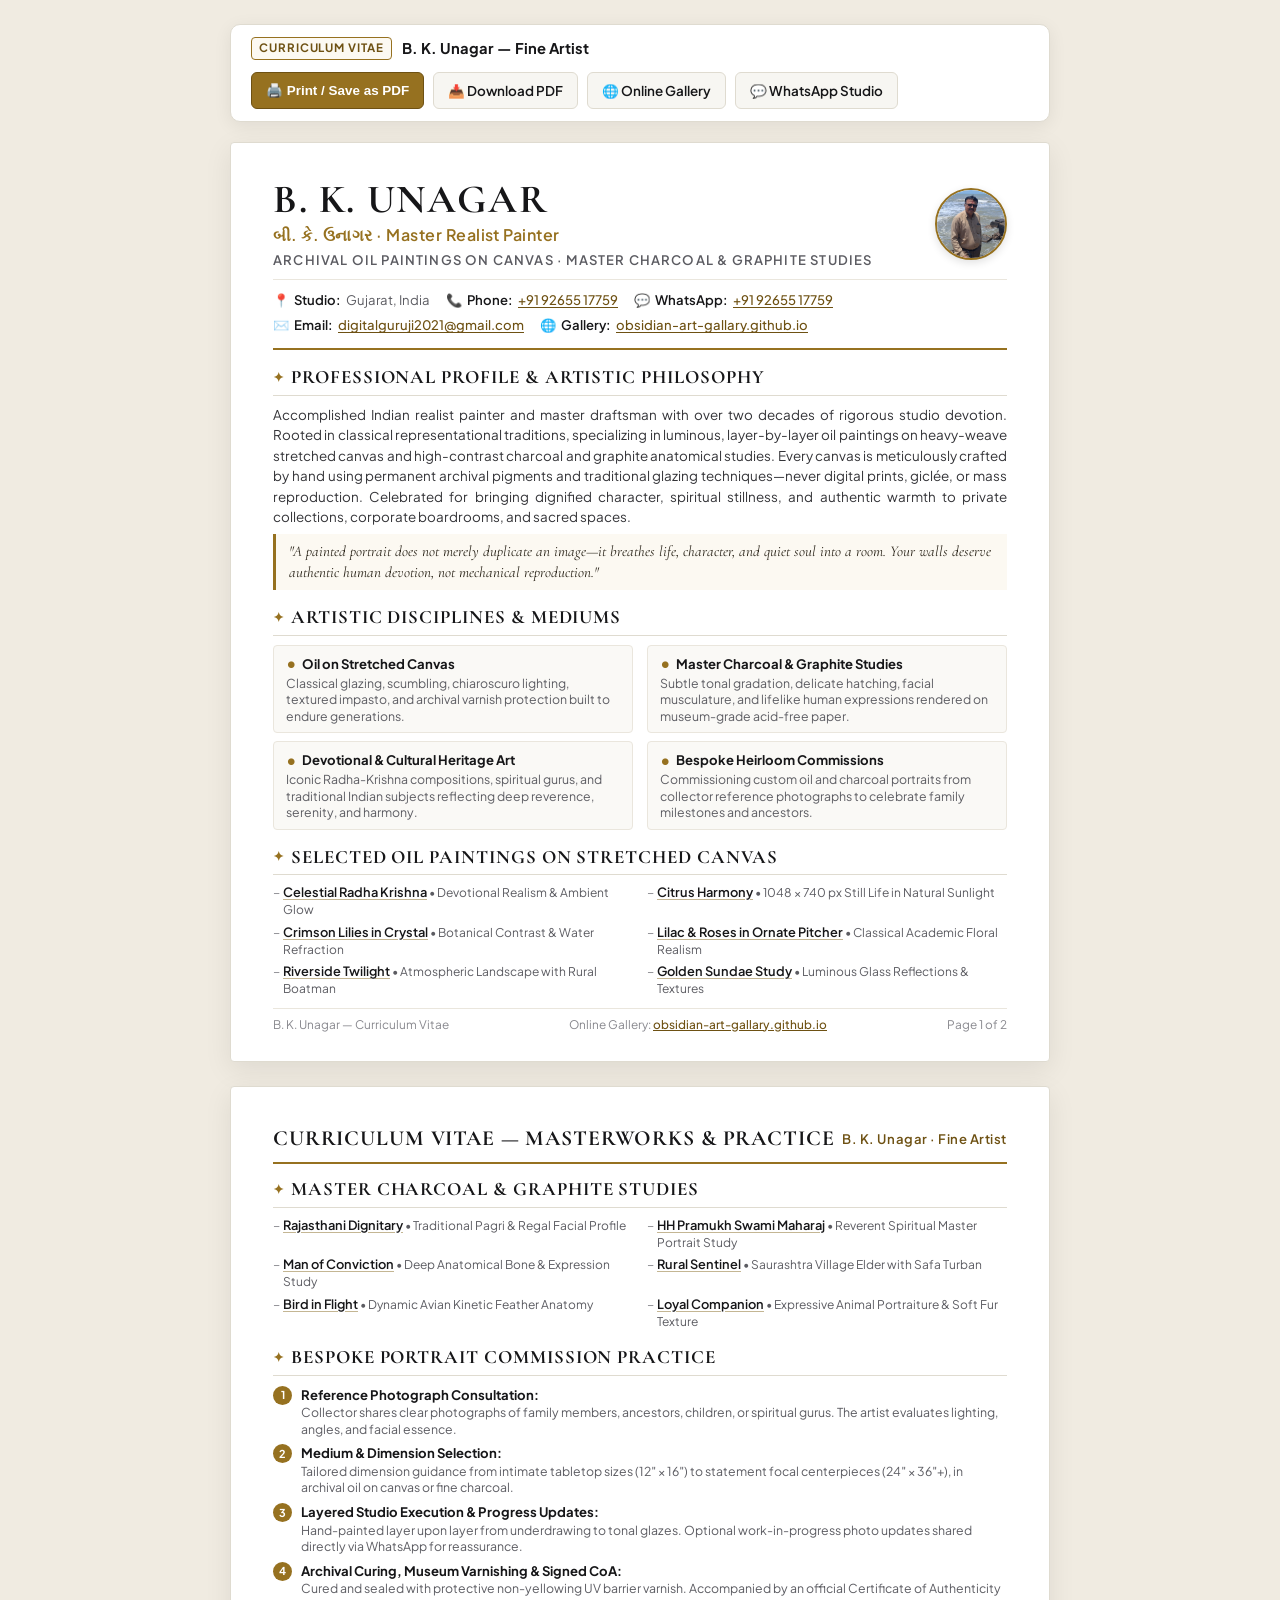
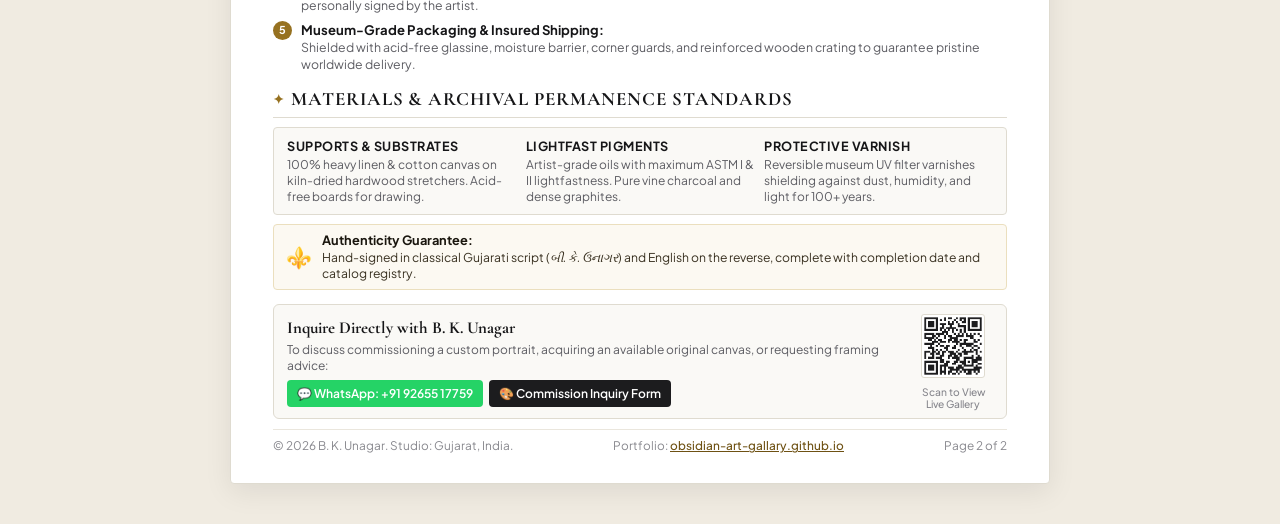
==== resume.html @ 020d3f73 "Add professional 2-page clickable printable Artist Resume/CV for B. K. Unagar with PDF export" ====
<!DOCTYPE html>
<html lang="en">
<head>
  <meta charset="UTF-8" />
  <meta name="viewport" content="width=device-width, initial-scale=1.0" />
  <title>B. K. Unagar — Fine Artist Curriculum Vitae</title>
  
  <meta name="description" content="Professional Curriculum Vitae & Portfolio of B. K. Unagar. Master realist painter specializing in archival oil paintings on stretched canvas and fine charcoal drawings." />
  <meta name="author" content="B. K. Unagar" />
  <meta name="robots" content="index, follow" />

  <!-- Google Fonts: Cormorant Garamond & Plus Jakarta Sans -->
  <link rel="preconnect" href="https://fonts.googleapis.com" />
  <link rel="preconnect" href="https://fonts.gstatic.com" crossorigin />
  <link href="https://fonts.googleapis.com/css2?family=Cormorant+Garamond:ital,wght@0,500;0,600;0,700;1,400;1,600&family=Plus+Jakarta+Sans:wght@300;400;500;600;700&display=swap" rel="stylesheet" />

  <style>
    /* ==========================================================================
       DESIGN SYSTEM & COLOR PALETTE
       ========================================================================== */
    :root {
      --bg-page: #f0ebe1;
      --bg-sheet: #ffffff;
      --text-main: #161618;
      --text-body: #343438;
      --text-muted: #5c5c62;
      --text-light: #88888e;
      --accent-gold: #967120;
      --accent-gold-dark: #6e5113;
      --accent-gold-bg: #fcf9f2;
      --border-main: #dfdbd0;
      --border-light: #eae6dd;
      --font-serif: "Cormorant Garamond", Georgia, serif;
      --font-sans: "Plus Jakarta Sans", -apple-system, BlinkMacSystemFont, "Segoe UI", Roboto, sans-serif;
    }

    * {
      box-sizing: border-box;
      margin: 0;
      padding: 0;
    }

    body {
      background-color: var(--bg-page);
      font-family: var(--font-sans);
      color: var(--text-body);
      line-height: 1.45;
      -webkit-font-smoothing: antialiased;
      padding: 24px 15px 40px 15px;
    }

    /* Screen Action Bar */
    .screen-toolbar {
      max-width: 820px;
      margin: 0 auto 20px auto;
      display: flex;
      justify-content: space-between;
      align-items: center;
      flex-wrap: wrap;
      gap: 12px;
      padding: 12px 20px;
      background: #ffffff;
      border-radius: 10px;
      box-shadow: 0 4px 18px rgba(0, 0, 0, 0.07);
      border: 1px solid var(--border-main);
    }

    .toolbar-info {
      display: flex;
      align-items: center;
      gap: 10px;
    }

    .toolbar-badge {
      background: var(--accent-gold-bg);
      color: var(--accent-gold-dark);
      border: 1px solid var(--accent-gold);
      font-size: 0.72rem;
      font-weight: 700;
      text-transform: uppercase;
      letter-spacing: 0.08em;
      padding: 2px 7px;
      border-radius: 4px;
    }

    .toolbar-title {
      font-size: 0.92rem;
      font-weight: 700;
      color: var(--text-main);
    }

    .toolbar-actions {
      display: flex;
      gap: 9px;
      flex-wrap: wrap;
    }

    .btn-action {
      display: inline-flex;
      align-items: center;
      gap: 6px;
      padding: 8px 14px;
      font-size: 0.84rem;
      font-weight: 600;
      border-radius: 6px;
      text-decoration: none;
      transition: all 0.2s ease;
      cursor: pointer;
      border: 1px solid transparent;
    }

    .btn-primary {
      background: var(--accent-gold);
      color: #ffffff;
      border-color: var(--accent-gold-dark);
    }

    .btn-primary:hover {
      background: var(--accent-gold-dark);
    }

    .btn-secondary {
      background: #f7f6f2;
      color: var(--text-main);
      border-color: var(--border-main);
    }

    .btn-secondary:hover {
      background: #ebe7de;
      color: var(--accent-gold-dark);
    }

    /* Document Sheet Wrapper */
    .document-container {
      max-width: 820px;
      margin: 0 auto;
      display: flex;
      flex-direction: column;
      gap: 24px;
    }

    /* Each Page Sheet */
    .cv-page {
      background: var(--bg-sheet);
      padding: 36px 42px 28px 42px;
      box-shadow: 0 8px 28px rgba(0, 0, 0, 0.08);
      border-radius: 4px;
      border: 1px solid var(--border-main);
      position: relative;
      display: flex;
      flex-direction: column;
      justify-content: space-between;
      box-sizing: border-box;
    }

    .page-content {
      flex: 1;
    }

    /* ==========================================================================
       HEADER & IDENTITY (PAGE 1)
       ========================================================================== */
    .cv-header {
      border-bottom: 2px solid var(--accent-gold);
      padding-bottom: 14px;
      margin-bottom: 14px;
    }

    .header-layout {
      display: flex;
      justify-content: space-between;
      align-items: center;
      gap: 16px;
    }

    .header-identity {
      flex: 1;
    }

    .artist-name {
      font-family: var(--font-serif);
      font-size: 2.5rem;
      font-weight: 700;
      letter-spacing: 0.04em;
      line-height: 1;
      color: var(--text-main);
      text-transform: uppercase;
    }

    .artist-signature-tag {
      font-size: 1rem;
      color: var(--accent-gold);
      font-weight: 600;
      margin-top: 4px;
      letter-spacing: 0.03em;
    }

    .artist-title {
      font-size: 0.82rem;
      font-weight: 600;
      text-transform: uppercase;
      letter-spacing: 0.09em;
      color: var(--text-muted);
      margin-top: 4px;
    }

    .artist-badge-img {
      width: 72px;
      height: 72px;
      border-radius: 50%;
      object-fit: cover;
      object-position: 48% 18%;
      border: 2px solid var(--accent-gold);
      box-shadow: 0 3px 8px rgba(0, 0, 0, 0.12);
      flex-shrink: 0;
    }

    .contact-grid {
      display: flex;
      flex-wrap: wrap;
      gap: 6px 16px;
      margin-top: 10px;
      padding-top: 10px;
      border-top: 1px solid var(--border-light);
      font-size: 0.82rem;
    }

    .contact-item {
      display: inline-flex;
      align-items: center;
      gap: 5px;
      color: var(--text-muted);
    }

    .contact-item strong {
      color: var(--text-main);
      font-weight: 600;
    }

    .contact-item a {
      color: var(--accent-gold-dark);
      text-decoration: underline;
      text-decoration-thickness: 1px;
      text-underline-offset: 2px;
      font-weight: 500;
    }

    /* ==========================================================================
       SECTION COMMON STYLES
       ========================================================================== */
    .cv-section {
      margin-bottom: 14px;
    }

    .cv-section:last-child {
      margin-bottom: 0;
    }

    .section-title {
      font-family: var(--font-serif);
      font-size: 1.18rem;
      font-weight: 700;
      letter-spacing: 0.05em;
      color: var(--text-main);
      text-transform: uppercase;
      border-bottom: 1px solid var(--border-main);
      padding-bottom: 3px;
      margin-bottom: 9px;
      display: flex;
      align-items: center;
      gap: 6px;
    }

    .section-title::before {
      content: "✦";
      color: var(--accent-gold);
      font-size: 0.8rem;
    }

    .profile-paragraph {
      font-size: 0.84rem;
      color: var(--text-body);
      line-height: 1.52;
      text-align: justify;
    }

    .quote-box {
      margin-top: 7px;
      padding: 7px 13px;
      background: var(--accent-gold-bg);
      border-left: 3px solid var(--accent-gold);
      font-family: var(--font-serif);
      font-size: 0.94rem;
      font-style: italic;
      color: #2b251a;
      line-height: 1.4;
    }

    /* 4-Card Mediums Grid */
    .disciplines-grid {
      display: grid;
      grid-template-columns: 1fr 1fr;
      gap: 8px 14px;
    }

    .discipline-card {
      background: #faf9f6;
      border: 1px solid var(--border-light);
      border-radius: 4px;
      padding: 8px 12px;
    }

    .discipline-title {
      font-size: 0.82rem;
      font-weight: 700;
      color: var(--text-main);
      margin-bottom: 2px;
      display: flex;
      align-items: center;
      gap: 5px;
    }

    .discipline-title::before {
      content: "•";
      color: var(--accent-gold);
      font-size: 1rem;
      line-height: 1;
    }

    .discipline-desc {
      font-size: 0.77rem;
      color: var(--text-muted);
      line-height: 1.34;
    }

    /* Selected Works Grid */
    .works-list {
      list-style: none;
      display: grid;
      grid-template-columns: 1fr 1fr;
      gap: 5px 14px;
    }

    .work-item {
      font-size: 0.80rem;
      line-height: 1.35;
      padding-left: 10px;
      position: relative;
    }

    .work-item::before {
      content: "–";
      position: absolute;
      left: 0;
      color: var(--text-light);
    }

    .work-link {
      color: var(--text-main);
      font-weight: 600;
      text-decoration: underline;
      text-decoration-color: #c4b693;
      text-underline-offset: 2px;
    }

    .work-link:hover {
      color: var(--accent-gold-dark);
      text-decoration-color: var(--accent-gold-dark);
    }

    .work-desc {
      color: var(--text-muted);
      font-size: 0.75rem;
    }

    /* ==========================================================================
       PAGE 2 SPECIFICS
       ========================================================================== */
    .page-2-header {
      display: flex;
      justify-content: space-between;
      align-items: center;
      border-bottom: 2px solid var(--accent-gold);
      padding-bottom: 8px;
      margin-bottom: 12px;
    }

    .page-2-title {
      font-family: var(--font-serif);
      font-size: 1.35rem;
      font-weight: 700;
      color: var(--text-main);
      text-transform: uppercase;
      letter-spacing: 0.04em;
    }

    .page-2-artist {
      font-size: 0.82rem;
      color: var(--accent-gold-dark);
      font-weight: 600;
      letter-spacing: 0.04em;
    }

    /* Commission Workflow Timeline */
    .workflow-timeline {
      display: flex;
      flex-direction: column;
      gap: 6px;
    }

    .workflow-step {
      display: flex;
      align-items: flex-start;
      gap: 9px;
      font-size: 0.80rem;
    }

    .step-number {
      background: var(--accent-gold);
      color: #ffffff;
      font-size: 0.68rem;
      font-weight: 700;
      width: 19px;
      height: 19px;
      border-radius: 50%;
      display: flex;
      align-items: center;
      justify-content: center;
      flex-shrink: 0;
      margin-top: 1px;
    }

    .step-body strong {
      color: var(--text-main);
      font-size: 0.82rem;
    }

    .step-body p {
      color: var(--text-muted);
      font-size: 0.77rem;
      line-height: 1.35;
    }

    /* Archival 3-Col Box */
    .archival-box {
      background: #faf9f6;
      border: 1px solid var(--border-main);
      border-radius: 4px;
      padding: 9px 13px;
      display: grid;
      grid-template-columns: repeat(3, 1fr);
      gap: 10px;
      font-size: 0.78rem;
    }

    .archival-col strong {
      display: block;
      color: var(--text-main);
      font-size: 0.79rem;
      text-transform: uppercase;
      letter-spacing: 0.04em;
      margin-bottom: 2px;
    }

    .archival-col p {
      color: var(--text-muted);
      line-height: 1.32;
      font-size: 0.75rem;
    }

    /* Assurance Card */
    .assurance-card {
      background: var(--accent-gold-bg);
      border: 1px solid #ebdfbe;
      border-radius: 4px;
      padding: 7px 12px;
      display: flex;
      align-items: center;
      gap: 10px;
      margin-top: 9px;
    }

    .assurance-icon {
      font-size: 1.3rem;
      color: var(--accent-gold);
      flex-shrink: 0;
    }

    .assurance-text {
      font-size: 0.76rem;
      color: #383020;
      line-height: 1.35;
    }

    .assurance-text strong {
      color: #1a160e;
      display: block;
      font-size: 0.80rem;
    }

    /* Direct Studio Connection Box with QR */
    .studio-connect-box {
      background: #faf9f6;
      border: 1px solid var(--border-main);
      border-radius: 6px;
      padding: 9px 13px;
      display: flex;
      justify-content: space-between;
      align-items: center;
      gap: 14px;
      margin-top: 8px;
    }

    .connect-text {
      flex: 1;
    }

    .connect-heading {
      font-family: var(--font-serif);
      font-size: 1.05rem;
      font-weight: 700;
      color: var(--text-main);
      margin-bottom: 2px;
    }

    .connect-sub {
      font-size: 0.75rem;
      color: var(--text-muted);
      line-height: 1.32;
      margin-bottom: 6px;
    }

    .connect-links {
      display: flex;
      flex-wrap: wrap;
      gap: 6px;
    }

    .connect-btn {
      display: inline-flex;
      align-items: center;
      gap: 4px;
      padding: 5px 10px;
      font-size: 0.75rem;
      font-weight: 600;
      border-radius: 4px;
      text-decoration: none;
      transition: all 0.15s ease;
    }

    .btn-wa-direct {
      background: #25d366;
      color: #ffffff;
    }

    .btn-wa-direct:hover {
      background: #1eb956;
    }

    .btn-gallery-direct {
      background: #1c1c1e;
      color: #ffffff;
    }

    .btn-gallery-direct:hover {
      background: var(--accent-gold-dark);
    }

    .connect-qr-container {
      display: flex;
      flex-direction: column;
      align-items: center;
      text-align: center;
      flex-shrink: 0;
    }

    .connect-qr-img {
      width: 64px;
      height: 64px;
      border: 1px solid var(--border-main);
      padding: 2px;
      background: #ffffff;
      border-radius: 3px;
    }

    .connect-qr-label {
      font-size: 0.64rem;
      color: var(--text-light);
      margin-top: 3px;
      font-weight: 500;
      max-width: 80px;
      line-height: 1.15;
    }

    /* Page Footers */
    .page-footer {
      border-top: 1px solid var(--border-light);
      padding-top: 7px;
      margin-top: 10px;
      display: flex;
      justify-content: space-between;
      align-items: center;
      font-size: 0.74rem;
      color: var(--text-light);
    }

    .footer-url a {
      color: var(--accent-gold-dark);
      text-decoration: underline;
      font-weight: 500;
    }

    /* ==========================================================================
       PRINT SPECIFICATIONS (EXACT 2-PAGE A4 FIT)
       ========================================================================== */
    @media print {
      @page {
        size: A4 portrait;
        margin: 8mm 12mm 8mm 12mm;
      }

      body {
        background: #ffffff !important;
        padding: 0 !important;
        margin: 0 !important;
      }

      .screen-toolbar {
        display: none !important;
      }

      .document-container {
        max-width: 100% !important;
        gap: 0 !important;
      }

      .cv-page {
        box-shadow: none !important;
        border: none !important;
        border-radius: 0 !important;
        padding: 0 !important;
        margin: 0 !important;
        width: 100% !important;
        height: 280mm !important;
        max-height: 280mm !important;
        box-sizing: border-box !important;
        page-break-after: always !important;
        break-after: page !important;
        overflow: hidden !important;
      }

      .cv-page:last-child {
        page-break-after: auto !important;
        break-after: auto !important;
      }

      /* Retain live links */
      a {
        color: var(--text-main) !important;
      }

      .contact-item a, .footer-url a, .work-link {
        color: var(--accent-gold-dark) !important;
        text-decoration: underline !important;
      }

      .btn-wa-direct {
        background: #eef9f2 !important;
        color: #117a37 !important;
        border: 1px solid #25d366 !important;
        -webkit-print-color-adjust: exact;
        print-color-adjust: exact;
      }

      .btn-gallery-direct {
        background: #f7f6f2 !important;
        color: #1c1c1e !important;
        border: 1px solid #967120 !important;
        -webkit-print-color-adjust: exact;
        print-color-adjust: exact;
      }

      .discipline-card, .archival-box, .studio-connect-box {
        background: #fbfaf8 !important;
        -webkit-print-color-adjust: exact;
        print-color-adjust: exact;
      }

      .quote-box, .assurance-card {
        background: #faf6ec !important;
        -webkit-print-color-adjust: exact;
        print-color-adjust: exact;
      }

      .step-number {
        background: var(--accent-gold) !important;
        color: #ffffff !important;
        -webkit-print-color-adjust: exact;
        print-color-adjust: exact;
      }
    }

    /* Screen mobile adapt */
    @media screen and (max-width: 680px) {
      .cv-page {
        padding: 24px 16px;
      }
      .artist-name {
        font-size: 2rem;
      }
      .header-layout {
        flex-direction: column-reverse;
        align-items: flex-start;
      }
      .disciplines-grid, .works-list, .archival-box {
        grid-template-columns: 1fr;
      }
      .studio-connect-box {
        flex-direction: column;
        align-items: flex-start;
      }
      .connect-qr-container {
        align-self: center;
      }
      .screen-toolbar {
        flex-direction: column;
        align-items: stretch;
      }
      .toolbar-actions {
        flex-direction: column;
      }
    }
  </style>
</head>
<body>

  <!-- Screen Action Toolbar (Hidden in Print & Exported PDF) -->
  <div class="screen-toolbar">
    <div class="toolbar-info">
      <span class="toolbar-badge">Curriculum Vitae</span>
      <div class="toolbar-title">B. K. Unagar — Fine Artist</div>
    </div>
    <div class="toolbar-actions">
      <button onclick="window.print()" class="btn-action btn-primary" title="Print this CV or save as vector PDF">
        🖨️ Print / Save as PDF
      </button>
      <a href="B_K_Unagar_Artist_Resume.pdf" download="B_K_Unagar_Artist_Resume.pdf" class="btn-action btn-secondary" title="Download official PDF copy">
        📥 Download PDF
      </a>
      <a href="https://obsidian-art-gallary.github.io" target="_blank" class="btn-action btn-secondary" title="View online gallery">
        🌐 Online Gallery
      </a>
      <a href="https://wa.me/919265517759?text=Hello%20Artist%20B.%20K.%20Unagar,%20I%20reviewed%20your%20Artist%20Resume%20and%20would%20like%20to%20inquire%20about%20your%20artworks." target="_blank" class="btn-action btn-secondary" title="Direct WhatsApp consultation">
        💬 WhatsApp Studio
      </a>
    </div>
  </div>

  <!-- Document Container (Contains Exactly 2 Pages) -->
  <main class="document-container">

    <!-- ==========================================================================
         PAGE 1: ARTIST IDENTITY, SPECIALIZATIONS & SELECTED OIL WORKS
         ========================================================================== -->
    <article class="cv-page" id="page-1">
      <div class="page-content">

        <!-- Header Block -->
        <header class="cv-header">
          <div class="header-layout">
            <div class="header-identity">
              <h1 class="artist-name">B. K. Unagar</h1>
              <div class="artist-signature-tag">બી. કે. ઉનાગર · Master Realist Painter</div>
              <div class="artist-title">Archival Oil Paintings on Canvas · Master Charcoal & Graphite Studies</div>
            </div>
            <img src="artist.png" alt="Artist B. K. Unagar" class="artist-badge-img" />
          </div>

          <!-- Clickable Contact Row -->
          <div class="contact-grid">
            <div class="contact-item">
              📍 <strong>Studio:</strong> Gujarat, India
            </div>
            <div class="contact-item">
              📞 <strong>Phone:</strong> <a href="tel:+919265517759">+91 92655 17759</a>
            </div>
            <div class="contact-item">
              💬 <strong>WhatsApp:</strong> <a href="https://wa.me/919265517759?text=Hello%20Artist%20B.%20K.%20Unagar,%20I%20am%20inquiring%20about%20your%20paintings." target="_blank">+91 92655 17759</a>
            </div>
            <div class="contact-item">
              ✉️ <strong>Email:</strong> <a href="mailto:digitalguruji2021@gmail.com">digitalguruji2021@gmail.com</a>
            </div>
            <div class="contact-item">
              🌐 <strong>Gallery:</strong> <a href="https://obsidian-art-gallary.github.io" target="_blank">obsidian-art-gallary.github.io</a>
            </div>
          </div>
        </header>

        <!-- Professional Profile & Philosophy -->
        <section class="cv-section">
          <h2 class="section-title">Professional Profile & Artistic Philosophy</h2>
          <p class="profile-paragraph">
            Accomplished Indian realist painter and master draftsman with over two decades of rigorous studio devotion. Rooted in classical representational traditions, specializing in luminous, layer-by-layer oil paintings on heavy-weave stretched canvas and high-contrast charcoal and graphite anatomical studies. Every canvas is meticulously crafted by hand using permanent archival pigments and traditional glazing techniques—never digital prints, giclée, or mass reproduction. Celebrated for bringing dignified character, spiritual stillness, and authentic warmth to private collections, corporate boardrooms, and sacred spaces.
          </p>
          <div class="quote-box">
            "A painted portrait does not merely duplicate an image—it breathes life, character, and quiet soul into a room. Your walls deserve authentic human devotion, not mechanical reproduction."
          </div>
        </section>

        <!-- Core Disciplines & Mediums -->
        <section class="cv-section">
          <h2 class="section-title">Artistic Disciplines & Mediums</h2>
          <div class="disciplines-grid">
            <div class="discipline-card">
              <div class="discipline-title">Oil on Stretched Canvas</div>
              <div class="discipline-desc">
                Classical glazing, scumbling, chiaroscuro lighting, textured impasto, and archival varnish protection built to endure generations.
              </div>
            </div>
            <div class="discipline-card">
              <div class="discipline-title">Master Charcoal & Graphite Studies</div>
              <div class="discipline-desc">
                Subtle tonal gradation, delicate hatching, facial musculature, and lifelike human expressions rendered on museum-grade acid-free paper.
              </div>
            </div>
            <div class="discipline-card">
              <div class="discipline-title">Devotional & Cultural Heritage Art</div>
              <div class="discipline-desc">
                Iconic Radha-Krishna compositions, spiritual gurus, and traditional Indian subjects reflecting deep reverence, serenity, and harmony.
              </div>
            </div>
            <div class="discipline-card">
              <div class="discipline-title">Bespoke Heirloom Commissions</div>
              <div class="discipline-desc">
                Commissioning custom oil and charcoal portraits from collector reference photographs to celebrate family milestones and ancestors.
              </div>
            </div>
          </div>
        </section>

        <!-- Selected Oil Masterworks (Obsidian Collection) -->
        <section class="cv-section" style="margin-bottom: 0;">
          <h2 class="section-title">Selected Oil Paintings on Stretched Canvas</h2>
          <ul class="works-list">
            <li class="work-item">
              <a href="https://obsidian-art-gallary.github.io/#canvas-gallery" target="_blank" class="work-link">Celestial Radha Krishna</a> 
              <span class="work-desc">• Devotional Realism & Ambient Glow</span>
            </li>
            <li class="work-item">
              <a href="https://obsidian-art-gallary.github.io/#canvas-gallery" target="_blank" class="work-link">Citrus Harmony</a> 
              <span class="work-desc">• 1048 × 740 px Still Life in Natural Sunlight</span>
            </li>
            <li class="work-item">
              <a href="https://obsidian-art-gallary.github.io/#canvas-gallery" target="_blank" class="work-link">Crimson Lilies in Crystal</a> 
              <span class="work-desc">• Botanical Contrast & Water Refraction</span>
            </li>
            <li class="work-item">
              <a href="https://obsidian-art-gallary.github.io/#canvas-gallery" target="_blank" class="work-link">Lilac & Roses in Ornate Pitcher</a> 
              <span class="work-desc">• Classical Academic Floral Realism</span>
            </li>
            <li class="work-item">
              <a href="https://obsidian-art-gallary.github.io/#canvas-gallery" target="_blank" class="work-link">Riverside Twilight</a> 
              <span class="work-desc">• Atmospheric Landscape with Rural Boatman</span>
            </li>
            <li class="work-item">
              <a href="https://obsidian-art-gallary.github.io/#canvas-gallery" target="_blank" class="work-link">Golden Sundae Study</a> 
              <span class="work-desc">• Luminous Glass Reflections & Textures</span>
            </li>
          </ul>
        </section>

      </div>

      <!-- Page 1 Footer -->
      <footer class="page-footer">
        <div>B. K. Unagar — Curriculum Vitae</div>
        <div class="footer-url">
          Online Gallery: <a href="https://obsidian-art-gallary.github.io" target="_blank">obsidian-art-gallary.github.io</a>
        </div>
        <div>Page 1 of 2</div>
      </footer>
    </article>


    <!-- ==========================================================================
         PAGE 2: CHARCOAL MASTERWORKS, COMMISSION PRACTICE & STUDIO PORTAL
         ========================================================================== -->
    <article class="cv-page" id="page-2">
      <div class="page-content">

        <!-- Page 2 Sub-Header -->
        <header class="page-2-header">
          <div class="page-2-title">Curriculum Vitae — Masterworks & Practice</div>
          <div class="page-2-artist">B. K. Unagar · Fine Artist</div>
        </header>

        <!-- Master Charcoal & Graphite Drawings -->
        <section class="cv-section">
          <h2 class="section-title">Master Charcoal & Graphite Studies</h2>
          <ul class="works-list">
            <li class="work-item">
              <a href="https://obsidian-art-gallary.github.io/#sketch-gallery" target="_blank" class="work-link">Rajasthani Dignitary</a> 
              <span class="work-desc">• Traditional Pagri & Regal Facial Profile</span>
            </li>
            <li class="work-item">
              <a href="https://obsidian-art-gallary.github.io/#sketch-gallery" target="_blank" class="work-link">HH Pramukh Swami Maharaj</a> 
              <span class="work-desc">• Reverent Spiritual Master Portrait Study</span>
            </li>
            <li class="work-item">
              <a href="https://obsidian-art-gallary.github.io/#sketch-gallery" target="_blank" class="work-link">Man of Conviction</a> 
              <span class="work-desc">• Deep Anatomical Bone & Expression Study</span>
            </li>
            <li class="work-item">
              <a href="https://obsidian-art-gallary.github.io/#sketch-gallery" target="_blank" class="work-link">Rural Sentinel</a> 
              <span class="work-desc">• Saurashtra Village Elder with Safa Turban</span>
            </li>
            <li class="work-item">
              <a href="https://obsidian-art-gallary.github.io/#sketch-gallery" target="_blank" class="work-link">Bird in Flight</a> 
              <span class="work-desc">• Dynamic Avian Kinetic Feather Anatomy</span>
            </li>
            <li class="work-item">
              <a href="https://obsidian-art-gallary.github.io/#sketch-gallery" target="_blank" class="work-link">Loyal Companion</a> 
              <span class="work-desc">• Expressive Animal Portraiture & Soft Fur Texture</span>
            </li>
          </ul>
        </section>

        <!-- Bespoke Commission Workflow -->
        <section class="cv-section">
          <h2 class="section-title">Bespoke Portrait Commission Practice</h2>
          <div class="workflow-timeline">
            <div class="workflow-step">
              <div class="step-number">1</div>
              <div class="step-body">
                <strong>Reference Photograph Consultation:</strong>
                <p>Collector shares clear photographs of family members, ancestors, children, or spiritual gurus. The artist evaluates lighting, angles, and facial essence.</p>
              </div>
            </div>
            <div class="workflow-step">
              <div class="step-number">2</div>
              <div class="step-body">
                <strong>Medium & Dimension Selection:</strong>
                <p>Tailored dimension guidance from intimate tabletop sizes (12″ × 16″) to statement focal centerpieces (24″ × 36″+), in archival oil on canvas or fine charcoal.</p>
              </div>
            </div>
            <div class="workflow-step">
              <div class="step-number">3</div>
              <div class="step-body">
                <strong>Layered Studio Execution & Progress Updates:</strong>
                <p>Hand-painted layer upon layer from underdrawing to tonal glazes. Optional work-in-progress photo updates shared directly via WhatsApp for reassurance.</p>
              </div>
            </div>
            <div class="workflow-step">
              <div class="step-number">4</div>
              <div class="step-body">
                <strong>Archival Curing, Museum Varnishing & Signed CoA:</strong>
                <p>Cured and sealed with protective non-yellowing UV barrier varnish. Accompanied by an official Certificate of Authenticity personally signed by the artist.</p>
              </div>
            </div>
            <div class="workflow-step">
              <div class="step-number">5</div>
              <div class="step-body">
                <strong>Museum-Grade Packaging & Insured Shipping:</strong>
                <p>Shielded with acid-free glassine, moisture barrier, corner guards, and reinforced wooden crating to guarantee pristine worldwide delivery.</p>
              </div>
            </div>
          </div>
        </section>

        <!-- Archival Materials & Technical Specifications -->
        <section class="cv-section">
          <h2 class="section-title">Materials & Archival Permanence Standards</h2>
          <div class="archival-box">
            <div class="archival-col">
              <strong>Supports & Substrates</strong>
              <p>100% heavy linen & cotton canvas on kiln-dried hardwood stretchers. Acid-free boards for drawing.</p>
            </div>
            <div class="archival-col">
              <strong>Lightfast Pigments</strong>
              <p>Artist-grade oils with maximum ASTM I & II lightfastness. Pure vine charcoal and dense graphites.</p>
            </div>
            <div class="archival-col">
              <strong>Protective Varnish</strong>
              <p>Reversible museum UV filter varnishes shielding against dust, humidity, and light for 100+ years.</p>
            </div>
          </div>

          <!-- Assurance Seal Box -->
          <div class="assurance-card">
            <div class="assurance-icon">⚜️</div>
            <div class="assurance-text">
              <strong>Authenticity Guarantee:</strong> Hand-signed in classical Gujarati script (<em>બી. કે. ઉનાગર</em>) and English on the reverse, complete with completion date and catalog registry.
            </div>
          </div>
        </section>

        <!-- Direct Studio Contact & QR Interactive Portal -->
        <div class="studio-connect-box">
          <div class="connect-text">
            <div class="connect-heading">Inquire Directly with B. K. Unagar</div>
            <div class="connect-sub">
              To discuss commissioning a custom portrait, acquiring an available original canvas, or requesting framing advice:
            </div>
            <div class="connect-links">
              <a href="https://wa.me/919265517759?text=Hello%20Artist%20B.%20K.%20Unagar,%20I%20am%20inquiring%20about%20commissioning%20an%20artwork." target="_blank" class="connect-btn btn-wa-direct">
                💬 WhatsApp: +91 92655 17759
              </a>
              <a href="https://obsidian-art-gallary.github.io/#commission" target="_blank" class="connect-btn btn-gallery-direct">
                🎨 Commission Inquiry Form
              </a>
            </div>
          </div>
          <div class="connect-qr-container">
            <a href="https://obsidian-art-gallary.github.io" target="_blank">
              <img src="gallery_qr.png" alt="Scan QR Code to visit online gallery" class="connect-qr-img" />
            </a>
            <div class="connect-qr-label">Scan to View Live Gallery</div>
          </div>
        </div>

      </div>

      <!-- Page 2 Footer -->
      <footer class="page-footer">
        <div>© 2026 B. K. Unagar. Studio: Gujarat, India.</div>
        <div class="footer-url">
          Portfolio: <a href="https://obsidian-art-gallary.github.io" target="_blank">obsidian-art-gallary.github.io</a>
        </div>
        <div>Page 2 of 2</div>
      </footer>
    </article>

  </main>

</body>
</html>
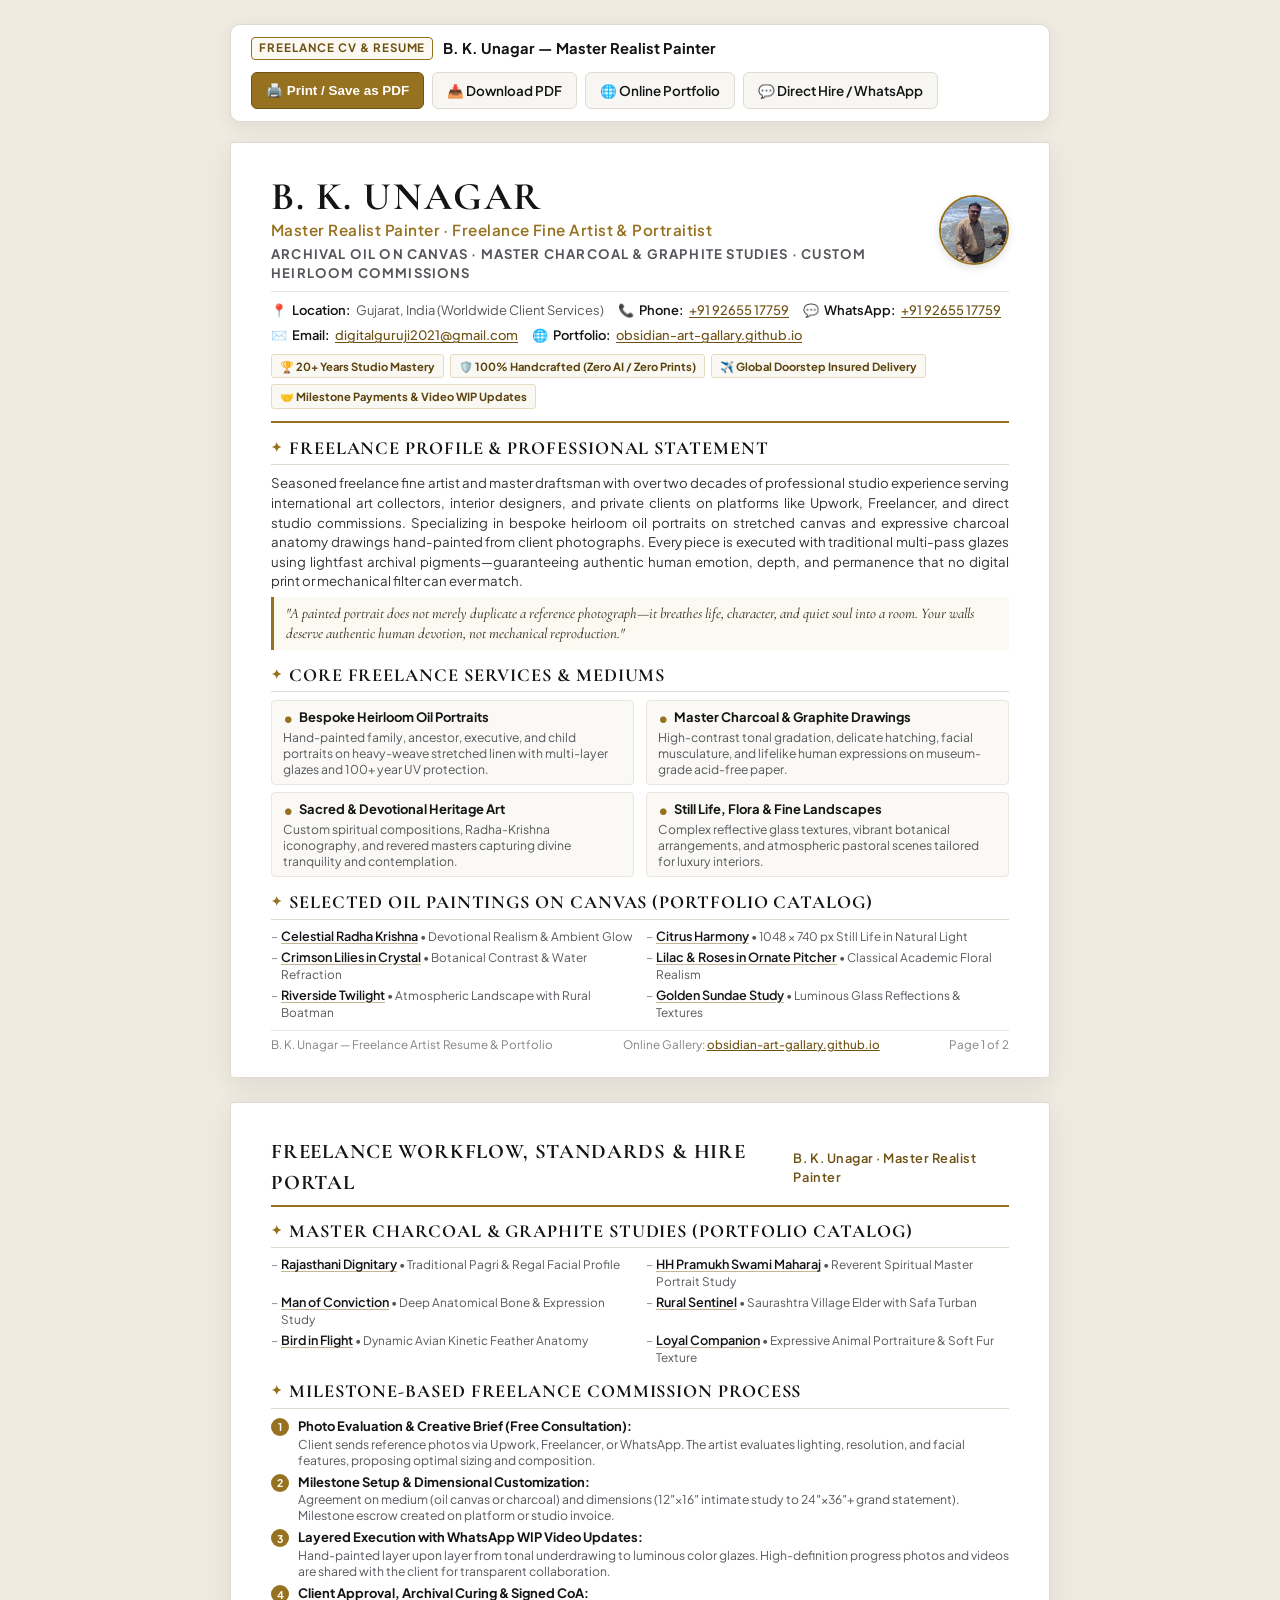
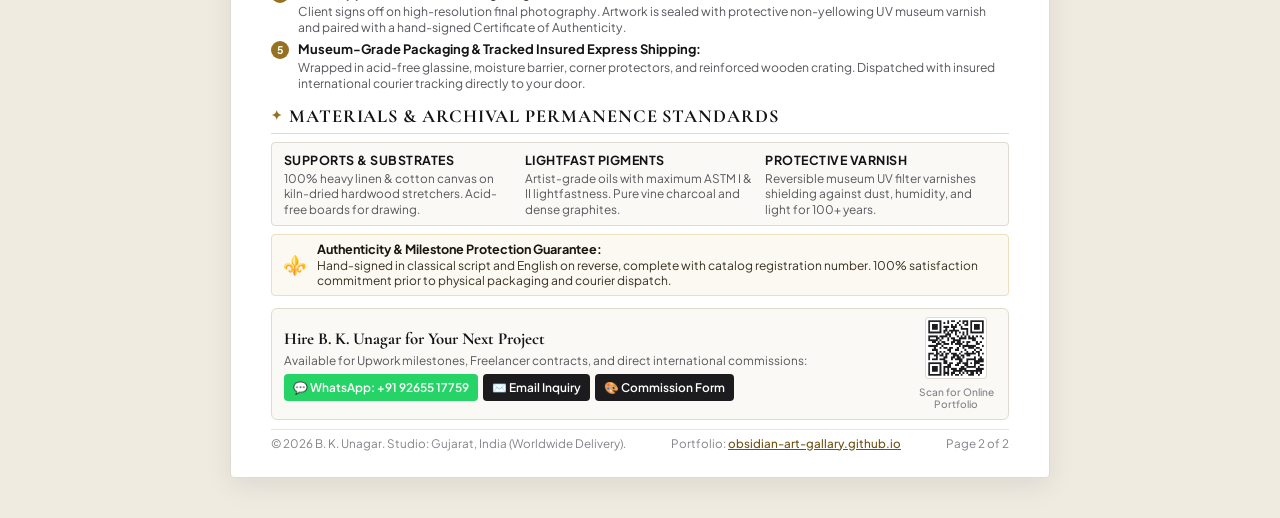
==== commit 8496cc58: "Optimize Artist Resume for Freelance (Upwork/Freelancer) in English with rich SEO and Schema.org met" ====
--- a/resume.html
+++ b/resume.html
@@ -3,11 +3,112 @@
 <head>
   <meta charset="UTF-8" />
   <meta name="viewport" content="width=device-width, initial-scale=1.0" />
-  <title>B. K. Unagar — Fine Artist Curriculum Vitae</title>
   
-  <meta name="description" content="Professional Curriculum Vitae & Portfolio of B. K. Unagar. Master realist painter specializing in archival oil paintings on stretched canvas and fine charcoal drawings." />
+  <!-- Primary SEO Meta Tags -->
+  <title>B. K. Unagar — Master Realist Painter & Freelance Fine Artist | Oil & Charcoal Commissions</title>
+  <meta name="title" content="B. K. Unagar — Master Realist Painter & Freelance Fine Artist | Oil & Charcoal Commissions" />
+  <meta name="description" content="Hire B. K. Unagar: Top-rated Master Painter with 20+ years of classical realism expertise. Available for bespoke freelance oil painting commissions, heirloom portraits from photos, charcoal studies, and sacred art. 100% hand-painted archival deliverables, milestone updates, worldwide insured shipping." />
+  <meta name="keywords" content="Freelance Artist, Hire Oil Painter, Custom Portrait Painter, Upwork Artist, Freelancer Fine Artist, Freelance Portrait Artist, Charcoal Artist for Hire, Commission Painting from Photo, Realistic Oil Portrait, Heirloom Art Commission, B. K. Unagar, Traditional Artist, Fine Art Freelancer, Oil on Canvas Artist, Gujarat Artist, Fine Art India" />
   <meta name="author" content="B. K. Unagar" />
-  <meta name="robots" content="index, follow" />
+  <meta name="robots" content="index, follow, max-snippet:-1, max-image-preview:large, max-video-preview:-1" />
+  <link rel="canonical" href="https://obsidian-art-gallary.github.io/resume.html" />
+
+  <!-- Open Graph / Facebook / LinkedIn / Upwork Scraping -->
+  <meta property="og:type" content="profile" />
+  <meta property="og:url" content="https://obsidian-art-gallary.github.io/resume.html" />
+  <meta property="og:title" content="B. K. Unagar — Master Realist Painter & Freelance Fine Artist" />
+  <meta property="og:description" content="20+ Years Studio Experience in Classical Realism. Handcrafting original oil paintings on stretched canvas and master charcoal portraits for collectors worldwide. Hire for custom commissions." />
+  <meta property="og:image" content="https://obsidian-art-gallary.github.io/artist.png" />
+  <meta property="profile:first_name" content="B. K." />
+  <meta property="profile:last_name" content="Unagar" />
+  <meta property="profile:username" content="bkunagar" />
+
+  <!-- Twitter Meta Tags -->
+  <meta name="twitter:card" content="summary_large_image" />
+  <meta name="twitter:url" content="https://obsidian-art-gallary.github.io/resume.html" />
+  <meta name="twitter:title" content="B. K. Unagar — Master Realist Painter & Freelance Fine Artist" />
+  <meta name="twitter:description" content="Hire B. K. Unagar for bespoke heirloom oil portraits, devotional realism, and charcoal drawings. 100% handcrafted with archival pigments." />
+  <meta name="twitter:image" content="https://obsidian-art-gallary.github.io/artist.png" />
+
+  <!-- Schema.org JSON-LD Structured Data for Freelance SEO -->
+  <script type="application/ld+json">
+  {
+    "@context": "https://schema.org",
+    "@graph": [
+      {
+        "@type": ["Person", "VisualArtist"],
+        "@id": "https://obsidian-art-gallary.github.io/#artist",
+        "name": "B. K. Unagar",
+        "alternateName": "BK Unagar",
+        "jobTitle": "Master Realist Painter & Freelance Commission Artist",
+        "description": "Master realist painter with over 20 years of classical studio practice, creating heirloom oil portraits on stretched canvas and fine charcoal drawings.",
+        "url": "https://obsidian-art-gallary.github.io/resume.html",
+        "image": "https://obsidian-art-gallary.github.io/artist.png",
+        "telephone": "+919265517759",
+        "email": "digitalguruji2021@gmail.com",
+        "address": {
+          "@type": "PostalAddress",
+          "addressRegion": "Gujarat",
+          "addressCountry": "India"
+        },
+        "knowsLanguage": ["English", "Hindi", "Gujarati"],
+        "knowsAbout": [
+          "Classical Realism",
+          "Oil Painting on Stretched Canvas",
+          "Charcoal & Graphite Portraiture",
+          "Heirloom Family Commissions from Photographs",
+          "Devotional & Spiritual Indian Art",
+          "Archival Varnishing & Fine Art Conservation"
+        ],
+        "sameAs": [
+          "https://obsidian-art-gallary.github.io",
+          "https://wa.me/919265517759"
+        ]
+      },
+      {
+        "@type": "ProfessionalService",
+        "@id": "https://obsidian-art-gallary.github.io/#service",
+        "name": "B. K. Unagar Fine Art & Commission Studio",
+        "url": "https://obsidian-art-gallary.github.io/resume.html",
+        "telephone": "+919265517759",
+        "priceRange": "$$$",
+        "currenciesAccepted": "USD, EUR, GBP, AUD, CAD, INR",
+        "paymentAccepted": "Bank Transfer, Milestone Escrow, International Wire",
+        "areaServed": "Worldwide",
+        "hasOfferCatalog": {
+          "@type": "OfferCatalog",
+          "name": "Freelance Art Services",
+          "itemListElement": [
+            {
+              "@type": "Offer",
+              "itemOffered": {
+                "@type": "Service",
+                "name": "Custom Oil Portrait from Photograph",
+                "description": "Hand-painted archival oil painting on heavy linen canvas, created from client photographs with milestone video updates."
+              }
+            },
+            {
+              "@type": "Offer",
+              "itemOffered": {
+                "@type": "Service",
+                "name": "Master Charcoal & Graphite Portrait Drawing",
+                "description": "High-contrast tonal portrait drawing on museum-grade acid-free paper."
+              }
+            },
+            {
+              "@type": "Offer",
+              "itemOffered": {
+                "@type": "Service",
+                "name": "Sacred & Devotional Canvas Oil Painting",
+                "description": "Reverent spiritual fine art including Radha-Krishna and cultural iconography."
+              }
+            }
+          ]
+        }
+      }
+    ]
+  }
+  </script>
 
   <!-- Google Fonts: Cormorant Garamond & Plus Jakarta Sans -->
   <link rel="preconnect" href="https://fonts.googleapis.com" />
@@ -16,15 +117,15 @@
 
   <style>
     /* ==========================================================================
-       DESIGN SYSTEM & COLOR PALETTE
+       DESIGN SYSTEM & COLOR TOKENS
        ========================================================================== */
     :root {
       --bg-page: #f0ebe1;
       --bg-sheet: #ffffff;
-      --text-main: #161618;
-      --text-body: #343438;
-      --text-muted: #5c5c62;
-      --text-light: #88888e;
+      --text-main: #141416;
+      --text-body: #323236;
+      --text-muted: #56565c;
+      --text-light: #828288;
       --accent-gold: #967120;
       --accent-gold-dark: #6e5113;
       --accent-gold-bg: #fcf9f2;
@@ -91,7 +192,7 @@
 
     .toolbar-actions {
       display: flex;
-      gap: 9px;
+      gap: 8px;
       flex-wrap: wrap;
     }
 
@@ -142,7 +243,7 @@
     /* Each Page Sheet */
     .cv-page {
       background: var(--bg-sheet);
-      padding: 36px 42px 28px 42px;
+      padding: 34px 40px 24px 40px;
       box-shadow: 0 8px 28px rgba(0, 0, 0, 0.08);
       border-radius: 4px;
       border: 1px solid var(--border-main);
@@ -162,8 +263,8 @@
        ========================================================================== */
     .cv-header {
       border-bottom: 2px solid var(--accent-gold);
-      padding-bottom: 14px;
-      margin-bottom: 14px;
+      padding-bottom: 12px;
+      margin-bottom: 12px;
     }
 
     .header-layout {
@@ -179,7 +280,7 @@
 
     .artist-name {
       font-family: var(--font-serif);
-      font-size: 2.5rem;
+      font-size: 2.45rem;
       font-weight: 700;
       letter-spacing: 0.04em;
       line-height: 1;
@@ -188,25 +289,25 @@
     }
 
     .artist-signature-tag {
-      font-size: 1rem;
+      font-size: 0.95rem;
       color: var(--accent-gold);
       font-weight: 600;
-      margin-top: 4px;
+      margin-top: 3px;
       letter-spacing: 0.03em;
     }
 
     .artist-title {
       font-size: 0.82rem;
-      font-weight: 600;
+      font-weight: 700;
       text-transform: uppercase;
       letter-spacing: 0.09em;
       color: var(--text-muted);
-      margin-top: 4px;
+      margin-top: 3px;
     }
 
     .artist-badge-img {
-      width: 72px;
-      height: 72px;
+      width: 70px;
+      height: 70px;
       border-radius: 50%;
       object-fit: cover;
       object-position: 48% 18%;
@@ -218,11 +319,11 @@
     .contact-grid {
       display: flex;
       flex-wrap: wrap;
-      gap: 6px 16px;
-      margin-top: 10px;
-      padding-top: 10px;
+      gap: 6px 14px;
+      margin-top: 9px;
+      padding-top: 9px;
       border-top: 1px solid var(--border-light);
-      font-size: 0.82rem;
+      font-size: 0.81rem;
     }
 
     .contact-item {
@@ -245,11 +346,32 @@
       font-weight: 500;
     }
 
+    /* Freelance Trust Badges Row */
+    .trust-badges-bar {
+      display: flex;
+      flex-wrap: wrap;
+      gap: 6px;
+      margin-top: 9px;
+    }
+
+    .trust-badge {
+      font-size: 0.70rem;
+      font-weight: 700;
+      padding: 3px 8px;
+      border-radius: 3px;
+      background: #faf8f2;
+      border: 1px solid #e5dcbf;
+      color: #5c430e;
+      display: inline-flex;
+      align-items: center;
+      gap: 4px;
+    }
+
     /* ==========================================================================
        SECTION COMMON STYLES
        ========================================================================== */
     .cv-section {
-      margin-bottom: 14px;
+      margin-bottom: 12px;
     }
 
     .cv-section:last-child {
@@ -258,14 +380,14 @@
 
     .section-title {
       font-family: var(--font-serif);
-      font-size: 1.18rem;
+      font-size: 1.15rem;
       font-weight: 700;
       letter-spacing: 0.05em;
       color: var(--text-main);
       text-transform: uppercase;
       border-bottom: 1px solid var(--border-main);
       padding-bottom: 3px;
-      margin-bottom: 9px;
+      margin-bottom: 8px;
       display: flex;
       align-items: center;
       gap: 6px;
@@ -278,40 +400,40 @@
     }
 
     .profile-paragraph {
-      font-size: 0.84rem;
+      font-size: 0.83rem;
       color: var(--text-body);
-      line-height: 1.52;
+      line-height: 1.48;
       text-align: justify;
     }
 
     .quote-box {
-      margin-top: 7px;
-      padding: 7px 13px;
+      margin-top: 6px;
+      padding: 6px 12px;
       background: var(--accent-gold-bg);
       border-left: 3px solid var(--accent-gold);
       font-family: var(--font-serif);
-      font-size: 0.94rem;
+      font-size: 0.92rem;
       font-style: italic;
       color: #2b251a;
-      line-height: 1.4;
+      line-height: 1.38;
     }
 
     /* 4-Card Mediums Grid */
     .disciplines-grid {
       display: grid;
       grid-template-columns: 1fr 1fr;
-      gap: 8px 14px;
+      gap: 7px 12px;
     }
 
     .discipline-card {
       background: #faf9f6;
       border: 1px solid var(--border-light);
       border-radius: 4px;
-      padding: 8px 12px;
+      padding: 7px 11px;
     }
 
     .discipline-title {
-      font-size: 0.82rem;
+      font-size: 0.81rem;
       font-weight: 700;
       color: var(--text-main);
       margin-bottom: 2px;
@@ -328,9 +450,9 @@
     }
 
     .discipline-desc {
-      font-size: 0.77rem;
+      font-size: 0.76rem;
       color: var(--text-muted);
-      line-height: 1.34;
+      line-height: 1.32;
     }
 
     /* Selected Works Grid */
@@ -338,12 +460,12 @@
       list-style: none;
       display: grid;
       grid-template-columns: 1fr 1fr;
-      gap: 5px 14px;
+      gap: 4px 12px;
     }
 
     .work-item {
-      font-size: 0.80rem;
-      line-height: 1.35;
+      font-size: 0.79rem;
+      line-height: 1.34;
       padding-left: 10px;
       position: relative;
     }
@@ -370,7 +492,7 @@
 
     .work-desc {
       color: var(--text-muted);
-      font-size: 0.75rem;
+      font-size: 0.74rem;
     }
 
     /* ==========================================================================
@@ -381,13 +503,13 @@
       justify-content: space-between;
       align-items: center;
       border-bottom: 2px solid var(--accent-gold);
-      padding-bottom: 8px;
-      margin-bottom: 12px;
+      padding-bottom: 7px;
+      margin-bottom: 11px;
     }
 
     .page-2-title {
       font-family: var(--font-serif);
-      font-size: 1.35rem;
+      font-size: 1.30rem;
       font-weight: 700;
       color: var(--text-main);
       text-transform: uppercase;
@@ -395,33 +517,33 @@
     }
 
     .page-2-artist {
-      font-size: 0.82rem;
+      font-size: 0.80rem;
       color: var(--accent-gold-dark);
       font-weight: 600;
       letter-spacing: 0.04em;
     }
 
-    /* Commission Workflow Timeline */
+    /* Freelance Milestone Timeline */
     .workflow-timeline {
       display: flex;
       flex-direction: column;
-      gap: 6px;
+      gap: 5px;
     }
 
     .workflow-step {
       display: flex;
       align-items: flex-start;
       gap: 9px;
-      font-size: 0.80rem;
+      font-size: 0.79rem;
     }
 
     .step-number {
       background: var(--accent-gold);
       color: #ffffff;
-      font-size: 0.68rem;
+      font-size: 0.66rem;
       font-weight: 700;
-      width: 19px;
-      height: 19px;
+      width: 18px;
+      height: 18px;
       border-radius: 50%;
       display: flex;
       align-items: center;
@@ -432,13 +554,13 @@
 
     .step-body strong {
       color: var(--text-main);
-      font-size: 0.82rem;
+      font-size: 0.81rem;
     }
 
     .step-body p {
       color: var(--text-muted);
-      font-size: 0.77rem;
-      line-height: 1.35;
+      font-size: 0.76rem;
+      line-height: 1.32;
     }
 
     /* Archival 3-Col Box */
@@ -446,17 +568,17 @@
       background: #faf9f6;
       border: 1px solid var(--border-main);
       border-radius: 4px;
-      padding: 9px 13px;
+      padding: 8px 12px;
       display: grid;
       grid-template-columns: repeat(3, 1fr);
       gap: 10px;
-      font-size: 0.78rem;
+      font-size: 0.77rem;
     }
 
     .archival-col strong {
       display: block;
       color: var(--text-main);
-      font-size: 0.79rem;
+      font-size: 0.78rem;
       text-transform: uppercase;
       letter-spacing: 0.04em;
       margin-bottom: 2px;
@@ -464,8 +586,8 @@
 
     .archival-col p {
       color: var(--text-muted);
-      line-height: 1.32;
-      font-size: 0.75rem;
+      line-height: 1.30;
+      font-size: 0.74rem;
     }
 
     /* Assurance Card */
@@ -473,29 +595,29 @@
       background: var(--accent-gold-bg);
       border: 1px solid #ebdfbe;
       border-radius: 4px;
-      padding: 7px 12px;
+      padding: 6px 11px;
       display: flex;
       align-items: center;
       gap: 10px;
-      margin-top: 9px;
+      margin-top: 8px;
     }
 
     .assurance-icon {
-      font-size: 1.3rem;
+      font-size: 1.2rem;
       color: var(--accent-gold);
       flex-shrink: 0;
     }
 
     .assurance-text {
-      font-size: 0.76rem;
+      font-size: 0.75rem;
       color: #383020;
-      line-height: 1.35;
+      line-height: 1.32;
     }
 
     .assurance-text strong {
       color: #1a160e;
       display: block;
-      font-size: 0.80rem;
+      font-size: 0.79rem;
     }
 
     /* Direct Studio Connection Box with QR */
@@ -503,11 +625,11 @@
       background: #faf9f6;
       border: 1px solid var(--border-main);
       border-radius: 6px;
-      padding: 9px 13px;
+      padding: 8px 12px;
       display: flex;
       justify-content: space-between;
       align-items: center;
-      gap: 14px;
+      gap: 12px;
       margin-top: 8px;
     }
 
@@ -524,24 +646,24 @@
     }
 
     .connect-sub {
-      font-size: 0.75rem;
+      font-size: 0.74rem;
       color: var(--text-muted);
-      line-height: 1.32;
-      margin-bottom: 6px;
+      line-height: 1.30;
+      margin-bottom: 5px;
     }
 
     .connect-links {
       display: flex;
       flex-wrap: wrap;
-      gap: 6px;
+      gap: 5px;
     }
 
     .connect-btn {
       display: inline-flex;
       align-items: center;
       gap: 4px;
-      padding: 5px 10px;
-      font-size: 0.75rem;
+      padding: 5px 9px;
+      font-size: 0.74rem;
       font-weight: 600;
       border-radius: 4px;
       text-decoration: none;
@@ -575,8 +697,8 @@
     }
 
     .connect-qr-img {
-      width: 64px;
-      height: 64px;
+      width: 62px;
+      height: 62px;
       border: 1px solid var(--border-main);
       padding: 2px;
       background: #ffffff;
@@ -584,7 +706,7 @@
     }
 
     .connect-qr-label {
-      font-size: 0.64rem;
+      font-size: 0.63rem;
       color: var(--text-light);
       margin-top: 3px;
       font-weight: 500;
@@ -595,12 +717,12 @@
     /* Page Footers */
     .page-footer {
       border-top: 1px solid var(--border-light);
-      padding-top: 7px;
-      margin-top: 10px;
+      padding-top: 6px;
+      margin-top: 9px;
       display: flex;
       justify-content: space-between;
       align-items: center;
-      font-size: 0.74rem;
+      font-size: 0.73rem;
       color: var(--text-light);
     }
 
@@ -616,7 +738,7 @@
     @media print {
       @page {
         size: A4 portrait;
-        margin: 8mm 12mm 8mm 12mm;
+        margin: 7mm 11mm 7mm 11mm;
       }
 
       body {
@@ -641,8 +763,8 @@
         padding: 0 !important;
         margin: 0 !important;
         width: 100% !important;
-        height: 280mm !important;
-        max-height: 280mm !important;
+        height: 283mm !important;
+        max-height: 283mm !important;
         box-sizing: border-box !important;
         page-break-after: always !important;
         break-after: page !important;
@@ -654,7 +776,6 @@
         break-after: auto !important;
       }
 
-      /* Retain live links */
       a {
         color: var(--text-main) !important;
       }
@@ -686,7 +807,7 @@
         print-color-adjust: exact;
       }
 
-      .quote-box, .assurance-card {
+      .quote-box, .assurance-card, .trust-badge {
         background: #faf6ec !important;
         -webkit-print-color-adjust: exact;
         print-color-adjust: exact;
@@ -703,10 +824,10 @@
     /* Screen mobile adapt */
     @media screen and (max-width: 680px) {
       .cv-page {
-        padding: 24px 16px;
+        padding: 22px 14px;
       }
       .artist-name {
-        font-size: 2rem;
+        font-size: 1.9rem;
       }
       .header-layout {
         flex-direction: column-reverse;
@@ -737,8 +858,8 @@
   <!-- Screen Action Toolbar (Hidden in Print & Exported PDF) -->
   <div class="screen-toolbar">
     <div class="toolbar-info">
-      <span class="toolbar-badge">Curriculum Vitae</span>
-      <div class="toolbar-title">B. K. Unagar — Fine Artist</div>
+      <span class="toolbar-badge">Freelance CV & Resume</span>
+      <div class="toolbar-title">B. K. Unagar — Master Realist Painter</div>
     </div>
     <div class="toolbar-actions">
       <button onclick="window.print()" class="btn-action btn-primary" title="Print this CV or save as vector PDF">
@@ -747,11 +868,11 @@
       <a href="B_K_Unagar_Artist_Resume.pdf" download="B_K_Unagar_Artist_Resume.pdf" class="btn-action btn-secondary" title="Download official PDF copy">
         📥 Download PDF
       </a>
-      <a href="https://obsidian-art-gallary.github.io" target="_blank" class="btn-action btn-secondary" title="View online gallery">
-        🌐 Online Gallery
+      <a href="https://obsidian-art-gallary.github.io" target="_blank" class="btn-action btn-secondary" title="View full portfolio gallery">
+        🌐 Online Portfolio
       </a>
-      <a href="https://wa.me/919265517759?text=Hello%20Artist%20B.%20K.%20Unagar,%20I%20reviewed%20your%20Artist%20Resume%20and%20would%20like%20to%20inquire%20about%20your%20artworks." target="_blank" class="btn-action btn-secondary" title="Direct WhatsApp consultation">
-        💬 WhatsApp Studio
+      <a href="https://wa.me/919265517759?text=Hello%20Artist%20B.%20K.%20Unagar,%20I%20found%20your%20Freelance%20Artist%20Resume%20and%20would%20like%20to%20hire%20you%20for%20a%20commission." target="_blank" class="btn-action btn-secondary" title="Direct WhatsApp consultation for freelance hire">
+        💬 Direct Hire / WhatsApp
       </a>
     </div>
   </div>
@@ -760,7 +881,7 @@
   <main class="document-container">
 
     <!-- ==========================================================================
-         PAGE 1: ARTIST IDENTITY, SPECIALIZATIONS & SELECTED OIL WORKS
+         PAGE 1: ARTIST IDENTITY, FREELANCE PROFILE & SELECTED OIL COMMISSIONS
          ========================================================================== -->
     <article class="cv-page" id="page-1">
       <div class="page-content">
@@ -770,8 +891,8 @@
           <div class="header-layout">
             <div class="header-identity">
               <h1 class="artist-name">B. K. Unagar</h1>
-              <div class="artist-signature-tag">બી. કે. ઉનાગર · Master Realist Painter</div>
-              <div class="artist-title">Archival Oil Paintings on Canvas · Master Charcoal & Graphite Studies</div>
+              <div class="artist-signature-tag">Master Realist Painter · Freelance Fine Artist & Portraitist</div>
+              <div class="artist-title">Archival Oil on Canvas · Master Charcoal & Graphite Studies · Custom Heirloom Commissions</div>
             </div>
             <img src="artist.png" alt="Artist B. K. Unagar" class="artist-badge-img" />
           </div>
@@ -779,60 +900,68 @@
           <!-- Clickable Contact Row -->
           <div class="contact-grid">
             <div class="contact-item">
-              📍 <strong>Studio:</strong> Gujarat, India
+              📍 <strong>Location:</strong> Gujarat, India (Worldwide Client Services)
             </div>
             <div class="contact-item">
               📞 <strong>Phone:</strong> <a href="tel:+919265517759">+91 92655 17759</a>
             </div>
             <div class="contact-item">
-              💬 <strong>WhatsApp:</strong> <a href="https://wa.me/919265517759?text=Hello%20Artist%20B.%20K.%20Unagar,%20I%20am%20inquiring%20about%20your%20paintings." target="_blank">+91 92655 17759</a>
+              💬 <strong>WhatsApp:</strong> <a href="https://wa.me/919265517759?text=Hello%20Artist%20B.%20K.%20Unagar,%20I%20am%20inquiring%20about%20hiring%20you%20for%20a%20commission." target="_blank">+91 92655 17759</a>
             </div>
             <div class="contact-item">
               ✉️ <strong>Email:</strong> <a href="mailto:digitalguruji2021@gmail.com">digitalguruji2021@gmail.com</a>
             </div>
             <div class="contact-item">
-              🌐 <strong>Gallery:</strong> <a href="https://obsidian-art-gallary.github.io" target="_blank">obsidian-art-gallary.github.io</a>
-            </div>
+              🌐 <strong>Portfolio:</strong> <a href="https://obsidian-art-gallary.github.io" target="_blank">obsidian-art-gallary.github.io</a>
+            </div>
+          </div>
+
+          <!-- Freelance Trust & Guarantee Badges -->
+          <div class="trust-badges-bar">
+            <span class="trust-badge">🏆 20+ Years Studio Mastery</span>
+            <span class="trust-badge">🛡️ 100% Handcrafted (Zero AI / Zero Prints)</span>
+            <span class="trust-badge">✈️ Global Doorstep Insured Delivery</span>
+            <span class="trust-badge">🤝 Milestone Payments & Video WIP Updates</span>
           </div>
         </header>
 
-        <!-- Professional Profile & Philosophy -->
+        <!-- Freelance Profile & Value Proposition -->
         <section class="cv-section">
-          <h2 class="section-title">Professional Profile & Artistic Philosophy</h2>
+          <h2 class="section-title">Freelance Profile & Professional Statement</h2>
           <p class="profile-paragraph">
-            Accomplished Indian realist painter and master draftsman with over two decades of rigorous studio devotion. Rooted in classical representational traditions, specializing in luminous, layer-by-layer oil paintings on heavy-weave stretched canvas and high-contrast charcoal and graphite anatomical studies. Every canvas is meticulously crafted by hand using permanent archival pigments and traditional glazing techniques—never digital prints, giclée, or mass reproduction. Celebrated for bringing dignified character, spiritual stillness, and authentic warmth to private collections, corporate boardrooms, and sacred spaces.
+            Seasoned freelance fine artist and master draftsman with over two decades of professional studio experience serving international art collectors, interior designers, and private clients on platforms like Upwork, Freelancer, and direct studio commissions. Specializing in bespoke heirloom oil portraits on stretched canvas and expressive charcoal anatomy drawings hand-painted from client photographs. Every piece is executed with traditional multi-pass glazes using lightfast archival pigments—guaranteeing authentic human emotion, depth, and permanence that no digital print or mechanical filter can ever match.
           </p>
           <div class="quote-box">
-            "A painted portrait does not merely duplicate an image—it breathes life, character, and quiet soul into a room. Your walls deserve authentic human devotion, not mechanical reproduction."
+            "A painted portrait does not merely duplicate a reference photograph—it breathes life, character, and quiet soul into a room. Your walls deserve authentic human devotion, not mechanical reproduction."
           </div>
         </section>
 
-        <!-- Core Disciplines & Mediums -->
+        <!-- Core Freelance Disciplines & Services -->
         <section class="cv-section">
-          <h2 class="section-title">Artistic Disciplines & Mediums</h2>
+          <h2 class="section-title">Core Freelance Services & Mediums</h2>
           <div class="disciplines-grid">
             <div class="discipline-card">
-              <div class="discipline-title">Oil on Stretched Canvas</div>
+              <div class="discipline-title">Bespoke Heirloom Oil Portraits</div>
               <div class="discipline-desc">
-                Classical glazing, scumbling, chiaroscuro lighting, textured impasto, and archival varnish protection built to endure generations.
+                Hand-painted family, ancestor, executive, and child portraits on heavy-weave stretched linen with multi-layer glazes and 100+ year UV protection.
               </div>
             </div>
             <div class="discipline-card">
-              <div class="discipline-title">Master Charcoal & Graphite Studies</div>
+              <div class="discipline-title">Master Charcoal & Graphite Drawings</div>
               <div class="discipline-desc">
-                Subtle tonal gradation, delicate hatching, facial musculature, and lifelike human expressions rendered on museum-grade acid-free paper.
+                High-contrast tonal gradation, delicate hatching, facial musculature, and lifelike human expressions on museum-grade acid-free paper.
               </div>
             </div>
             <div class="discipline-card">
-              <div class="discipline-title">Devotional & Cultural Heritage Art</div>
+              <div class="discipline-title">Sacred & Devotional Heritage Art</div>
               <div class="discipline-desc">
-                Iconic Radha-Krishna compositions, spiritual gurus, and traditional Indian subjects reflecting deep reverence, serenity, and harmony.
+                Custom spiritual compositions, Radha-Krishna iconography, and revered masters capturing divine tranquility and contemplation.
               </div>
             </div>
             <div class="discipline-card">
-              <div class="discipline-title">Bespoke Heirloom Commissions</div>
+              <div class="discipline-title">Still Life, Flora & Fine Landscapes</div>
               <div class="discipline-desc">
-                Commissioning custom oil and charcoal portraits from collector reference photographs to celebrate family milestones and ancestors.
+                Complex reflective glass textures, vibrant botanical arrangements, and atmospheric pastoral scenes tailored for luxury interiors.
               </div>
             </div>
           </div>
@@ -840,7 +969,7 @@
 
         <!-- Selected Oil Masterworks (Obsidian Collection) -->
         <section class="cv-section" style="margin-bottom: 0;">
-          <h2 class="section-title">Selected Oil Paintings on Stretched Canvas</h2>
+          <h2 class="section-title">Selected Oil Paintings on Canvas (Portfolio Catalog)</h2>
           <ul class="works-list">
             <li class="work-item">
               <a href="https://obsidian-art-gallary.github.io/#canvas-gallery" target="_blank" class="work-link">Celestial Radha Krishna</a> 
@@ -848,7 +977,7 @@
             </li>
             <li class="work-item">
               <a href="https://obsidian-art-gallary.github.io/#canvas-gallery" target="_blank" class="work-link">Citrus Harmony</a> 
-              <span class="work-desc">• 1048 × 740 px Still Life in Natural Sunlight</span>
+              <span class="work-desc">• 1048 × 740 px Still Life in Natural Light</span>
             </li>
             <li class="work-item">
               <a href="https://obsidian-art-gallary.github.io/#canvas-gallery" target="_blank" class="work-link">Crimson Lilies in Crystal</a> 
@@ -873,7 +1002,7 @@
 
       <!-- Page 1 Footer -->
       <footer class="page-footer">
-        <div>B. K. Unagar — Curriculum Vitae</div>
+        <div>B. K. Unagar — Freelance Artist Resume & Portfolio</div>
         <div class="footer-url">
           Online Gallery: <a href="https://obsidian-art-gallary.github.io" target="_blank">obsidian-art-gallary.github.io</a>
         </div>
@@ -883,20 +1012,20 @@
 
 
     <!-- ==========================================================================
-         PAGE 2: CHARCOAL MASTERWORKS, COMMISSION PRACTICE & STUDIO PORTAL
+         PAGE 2: CHARCOAL DRAWINGS, MILESTONE WORKFLOW & FREELANCE HIRE PORTAL
          ========================================================================== -->
     <article class="cv-page" id="page-2">
       <div class="page-content">
 
         <!-- Page 2 Sub-Header -->
         <header class="page-2-header">
-          <div class="page-2-title">Curriculum Vitae — Masterworks & Practice</div>
-          <div class="page-2-artist">B. K. Unagar · Fine Artist</div>
+          <div class="page-2-title">Freelance Workflow, Standards & Hire Portal</div>
+          <div class="page-2-artist">B. K. Unagar · Master Realist Painter</div>
         </header>
 
         <!-- Master Charcoal & Graphite Drawings -->
         <section class="cv-section">
-          <h2 class="section-title">Master Charcoal & Graphite Studies</h2>
+          <h2 class="section-title">Master Charcoal & Graphite Studies (Portfolio Catalog)</h2>
           <ul class="works-list">
             <li class="work-item">
               <a href="https://obsidian-art-gallary.github.io/#sketch-gallery" target="_blank" class="work-link">Rajasthani Dignitary</a> 
@@ -925,43 +1054,43 @@
           </ul>
         </section>
 
-        <!-- Bespoke Commission Workflow -->
+        <!-- Freelance Milestone Collaboration Workflow -->
         <section class="cv-section">
-          <h2 class="section-title">Bespoke Portrait Commission Practice</h2>
+          <h2 class="section-title">Milestone-Based Freelance Commission Process</h2>
           <div class="workflow-timeline">
             <div class="workflow-step">
               <div class="step-number">1</div>
               <div class="step-body">
-                <strong>Reference Photograph Consultation:</strong>
-                <p>Collector shares clear photographs of family members, ancestors, children, or spiritual gurus. The artist evaluates lighting, angles, and facial essence.</p>
+                <strong>Photo Evaluation & Creative Brief (Free Consultation):</strong>
+                <p>Client sends reference photos via Upwork, Freelancer, or WhatsApp. The artist evaluates lighting, resolution, and facial features, proposing optimal sizing and composition.</p>
               </div>
             </div>
             <div class="workflow-step">
               <div class="step-number">2</div>
               <div class="step-body">
-                <strong>Medium & Dimension Selection:</strong>
-                <p>Tailored dimension guidance from intimate tabletop sizes (12″ × 16″) to statement focal centerpieces (24″ × 36″+), in archival oil on canvas or fine charcoal.</p>
+                <strong>Milestone Setup & Dimensional Customization:</strong>
+                <p>Agreement on medium (oil canvas or charcoal) and dimensions (12″×16″ intimate study to 24″×36″+ grand statement). Milestone escrow created on platform or studio invoice.</p>
               </div>
             </div>
             <div class="workflow-step">
               <div class="step-number">3</div>
               <div class="step-body">
-                <strong>Layered Studio Execution & Progress Updates:</strong>
-                <p>Hand-painted layer upon layer from underdrawing to tonal glazes. Optional work-in-progress photo updates shared directly via WhatsApp for reassurance.</p>
+                <strong>Layered Execution with WhatsApp WIP Video Updates:</strong>
+                <p>Hand-painted layer upon layer from tonal underdrawing to luminous color glazes. High-definition progress photos and videos are shared with the client for transparent collaboration.</p>
               </div>
             </div>
             <div class="workflow-step">
               <div class="step-number">4</div>
               <div class="step-body">
-                <strong>Archival Curing, Museum Varnishing & Signed CoA:</strong>
-                <p>Cured and sealed with protective non-yellowing UV barrier varnish. Accompanied by an official Certificate of Authenticity personally signed by the artist.</p>
+                <strong>Client Approval, Archival Curing & Signed CoA:</strong>
+                <p>Client signs off on high-resolution final photography. Artwork is sealed with protective non-yellowing UV museum varnish and paired with a hand-signed Certificate of Authenticity.</p>
               </div>
             </div>
             <div class="workflow-step">
               <div class="step-number">5</div>
               <div class="step-body">
-                <strong>Museum-Grade Packaging & Insured Shipping:</strong>
-                <p>Shielded with acid-free glassine, moisture barrier, corner guards, and reinforced wooden crating to guarantee pristine worldwide delivery.</p>
+                <strong>Museum-Grade Packaging & Tracked Insured Express Shipping:</strong>
+                <p>Wrapped in acid-free glassine, moisture barrier, corner protectors, and reinforced wooden crating. Dispatched with insured international courier tracking directly to your door.</p>
               </div>
             </div>
           </div>
@@ -989,7 +1118,8 @@
           <div class="assurance-card">
             <div class="assurance-icon">⚜️</div>
             <div class="assurance-text">
-              <strong>Authenticity Guarantee:</strong> Hand-signed in classical Gujarati script (<em>બી. કે. ઉનાગર</em>) and English on the reverse, complete with completion date and catalog registry.
+              <strong>Authenticity & Milestone Protection Guarantee:</strong>
+              Hand-signed in classical script and English on reverse, complete with catalog registration number. 100% satisfaction commitment prior to physical packaging and courier dispatch.
             </div>
           </div>
         </section>
@@ -997,16 +1127,19 @@
         <!-- Direct Studio Contact & QR Interactive Portal -->
         <div class="studio-connect-box">
           <div class="connect-text">
-            <div class="connect-heading">Inquire Directly with B. K. Unagar</div>
+            <div class="connect-heading">Hire B. K. Unagar for Your Next Project</div>
             <div class="connect-sub">
-              To discuss commissioning a custom portrait, acquiring an available original canvas, or requesting framing advice:
+              Available for Upwork milestones, Freelancer contracts, and direct international commissions:
             </div>
             <div class="connect-links">
-              <a href="https://wa.me/919265517759?text=Hello%20Artist%20B.%20K.%20Unagar,%20I%20am%20inquiring%20about%20commissioning%20an%20artwork." target="_blank" class="connect-btn btn-wa-direct">
+              <a href="https://wa.me/919265517759?text=Hello%20Artist%20B.%20K.%20Unagar,%20I%20am%20inquiring%20about%20hiring%20you%20for%20a%20freelance%20art%20commission." target="_blank" class="connect-btn btn-wa-direct">
                 💬 WhatsApp: +91 92655 17759
               </a>
+              <a href="mailto:digitalguruji2021@gmail.com?subject=Freelance%20Art%20Commission%20Inquiry%20-%20B.%20K.%20Unagar" class="connect-btn btn-gallery-direct">
+                ✉️ Email Inquiry
+              </a>
               <a href="https://obsidian-art-gallary.github.io/#commission" target="_blank" class="connect-btn btn-gallery-direct">
-                🎨 Commission Inquiry Form
+                🎨 Commission Form
               </a>
             </div>
           </div>
@@ -1014,7 +1147,7 @@
             <a href="https://obsidian-art-gallary.github.io" target="_blank">
               <img src="gallery_qr.png" alt="Scan QR Code to visit online gallery" class="connect-qr-img" />
             </a>
-            <div class="connect-qr-label">Scan to View Live Gallery</div>
+            <div class="connect-qr-label">Scan for Online Portfolio</div>
           </div>
         </div>
 
@@ -1022,7 +1155,7 @@
 
       <!-- Page 2 Footer -->
       <footer class="page-footer">
-        <div>© 2026 B. K. Unagar. Studio: Gujarat, India.</div>
+        <div>© 2026 B. K. Unagar. Studio: Gujarat, India (Worldwide Delivery).</div>
         <div class="footer-url">
           Portfolio: <a href="https://obsidian-art-gallary.github.io" target="_blank">obsidian-art-gallary.github.io</a>
         </div>
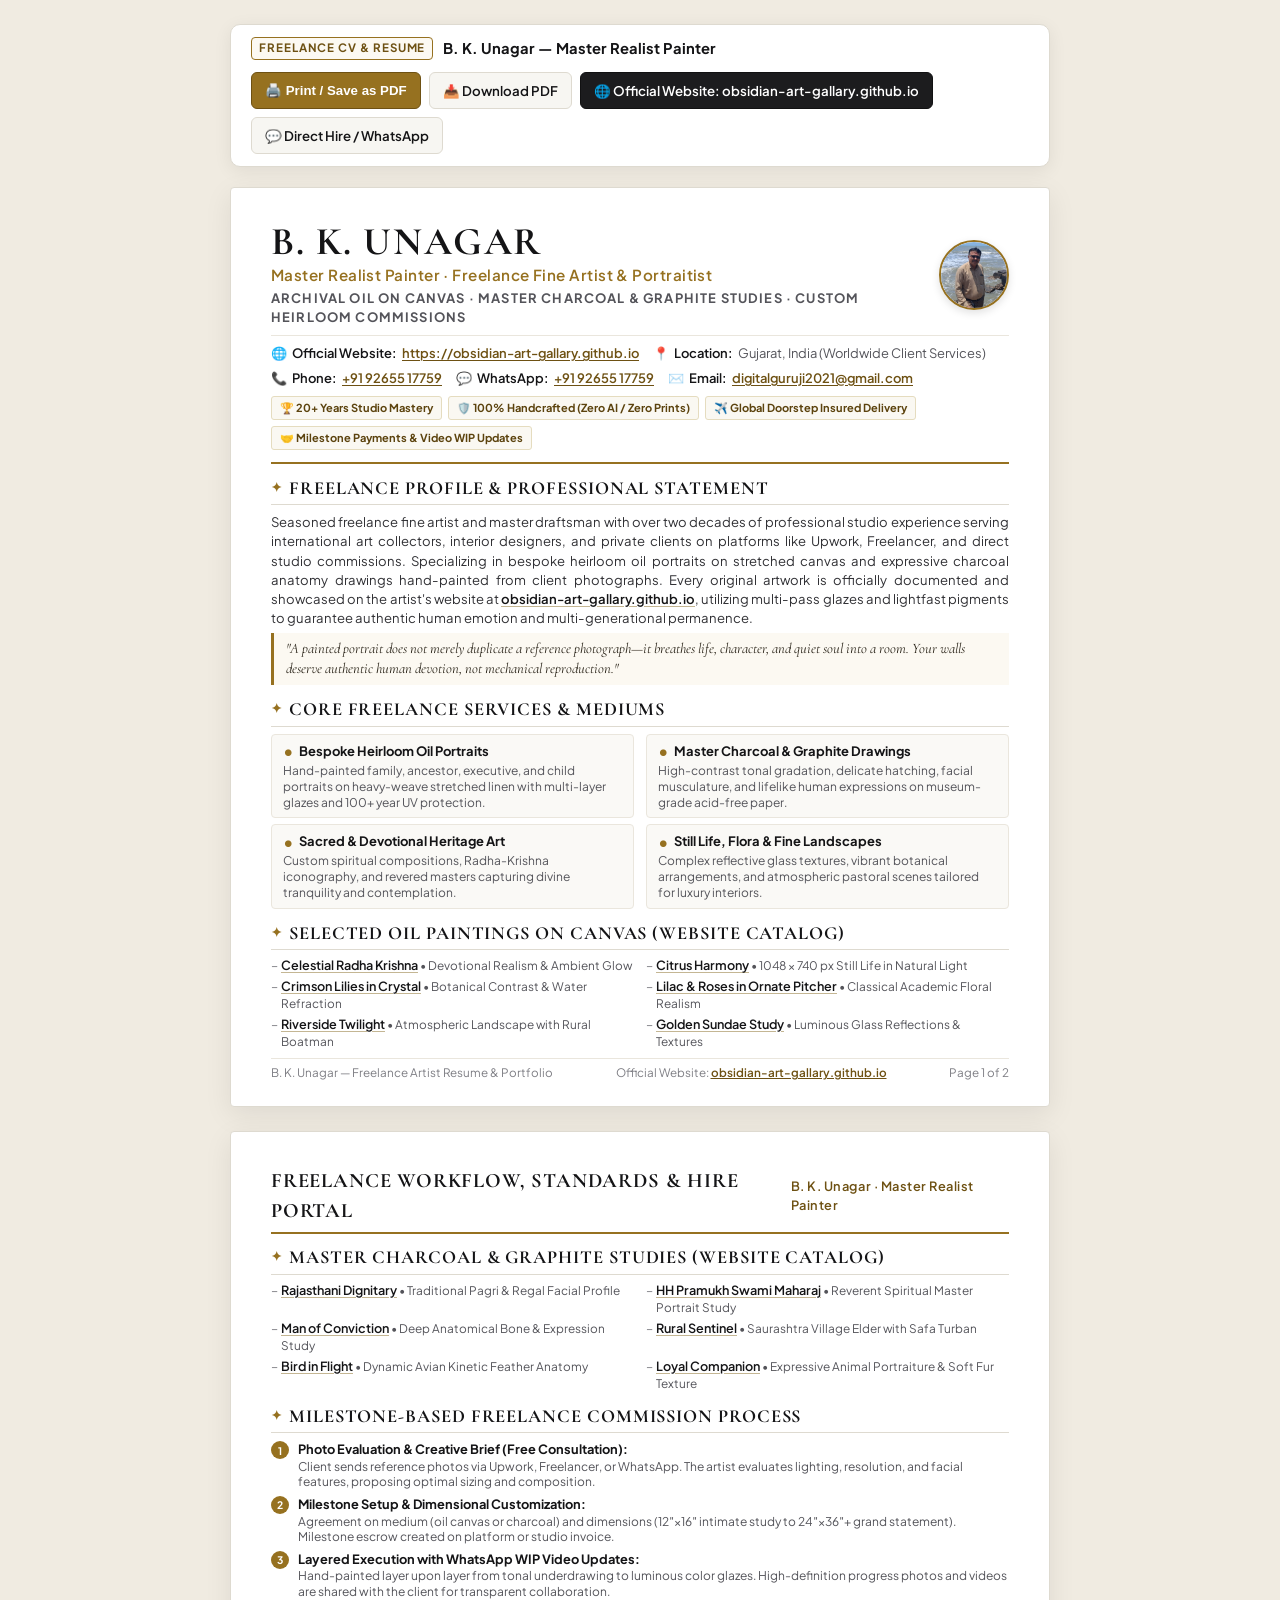
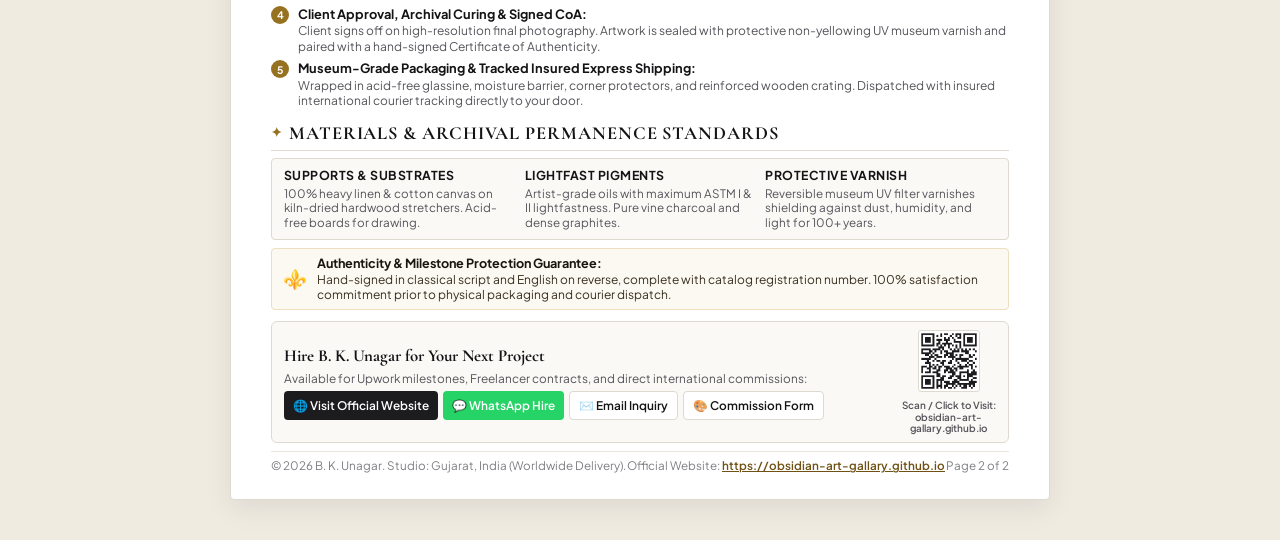
==== commit 417483bf: "Highlight official website link across 100% SEO friendly freelance resume and vector PDF" ====
--- a/resume.html
+++ b/resume.html
@@ -5,20 +5,22 @@
   <meta name="viewport" content="width=device-width, initial-scale=1.0" />
   
   <!-- Primary SEO Meta Tags -->
-  <title>B. K. Unagar — Master Realist Painter & Freelance Fine Artist | Oil & Charcoal Commissions</title>
-  <meta name="title" content="B. K. Unagar — Master Realist Painter & Freelance Fine Artist | Oil & Charcoal Commissions" />
-  <meta name="description" content="Hire B. K. Unagar: Top-rated Master Painter with 20+ years of classical realism expertise. Available for bespoke freelance oil painting commissions, heirloom portraits from photos, charcoal studies, and sacred art. 100% hand-painted archival deliverables, milestone updates, worldwide insured shipping." />
-  <meta name="keywords" content="Freelance Artist, Hire Oil Painter, Custom Portrait Painter, Upwork Artist, Freelancer Fine Artist, Freelance Portrait Artist, Charcoal Artist for Hire, Commission Painting from Photo, Realistic Oil Portrait, Heirloom Art Commission, B. K. Unagar, Traditional Artist, Fine Art Freelancer, Oil on Canvas Artist, Gujarat Artist, Fine Art India" />
+  <title>B. K. Unagar — Master Realist Painter & Freelance Portrait Artist | Custom Oil & Charcoal Commissions</title>
+  <meta name="title" content="B. K. Unagar — Master Realist Painter & Freelance Portrait Artist | Custom Oil & Charcoal Commissions" />
+  <meta name="description" content="Hire B. K. Unagar: Top-rated Master Realist Painter with 20+ years of studio experience. Specializing in freelance custom oil portraits from photos, charcoal studies, and sacred fine art. 100% hand-painted archival deliverables, milestone escrow, and worldwide insured shipping. Official website: obsidian-art-gallary.github.io" />
+  <meta name="keywords" content="Freelance Artist, Hire Oil Painter, Custom Portrait Painter, Upwork Artist, Freelancer Fine Artist, Freelance Portrait Artist, Charcoal Artist for Hire, Commission Painting from Photo, Realistic Oil Portrait, Heirloom Art Commission, B. K. Unagar, Traditional Fine Artist, Oil on Canvas Artist, Obsidian Art Gallery, obsidian-art-gallary.github.io, Gujarat Artist, Fine Art India" />
   <meta name="author" content="B. K. Unagar" />
   <meta name="robots" content="index, follow, max-snippet:-1, max-image-preview:large, max-video-preview:-1" />
   <link rel="canonical" href="https://obsidian-art-gallary.github.io/resume.html" />
 
   <!-- Open Graph / Facebook / LinkedIn / Upwork Scraping -->
   <meta property="og:type" content="profile" />
+  <meta property="og:site_name" content="Obsidian Fine Art Gallery — B. K. Unagar" />
   <meta property="og:url" content="https://obsidian-art-gallary.github.io/resume.html" />
   <meta property="og:title" content="B. K. Unagar — Master Realist Painter & Freelance Fine Artist" />
-  <meta property="og:description" content="20+ Years Studio Experience in Classical Realism. Handcrafting original oil paintings on stretched canvas and master charcoal portraits for collectors worldwide. Hire for custom commissions." />
+  <meta property="og:description" content="20+ Years Studio Experience in Classical Realism. Handcrafting original oil paintings on stretched canvas and master charcoal portraits for collectors worldwide. Official website: obsidian-art-gallary.github.io" />
   <meta property="og:image" content="https://obsidian-art-gallary.github.io/artist.png" />
+  <meta property="og:image:alt" content="Artist B. K. Unagar in Nature" />
   <meta property="profile:first_name" content="B. K." />
   <meta property="profile:last_name" content="Unagar" />
   <meta property="profile:username" content="bkunagar" />
@@ -27,22 +29,31 @@
   <meta name="twitter:card" content="summary_large_image" />
   <meta name="twitter:url" content="https://obsidian-art-gallary.github.io/resume.html" />
   <meta name="twitter:title" content="B. K. Unagar — Master Realist Painter & Freelance Fine Artist" />
-  <meta name="twitter:description" content="Hire B. K. Unagar for bespoke heirloom oil portraits, devotional realism, and charcoal drawings. 100% handcrafted with archival pigments." />
+  <meta name="twitter:description" content="Hire B. K. Unagar for bespoke heirloom oil portraits, devotional realism, and charcoal drawings. 100% handcrafted with archival pigments. Official website: obsidian-art-gallary.github.io" />
   <meta name="twitter:image" content="https://obsidian-art-gallary.github.io/artist.png" />
 
-  <!-- Schema.org JSON-LD Structured Data for Freelance SEO -->
+  <!-- Schema.org JSON-LD Structured Data (VisualArtist + ProfessionalService + WebSite) -->
   <script type="application/ld+json">
   {
     "@context": "https://schema.org",
     "@graph": [
       {
+        "@type": "WebSite",
+        "@id": "https://obsidian-art-gallary.github.io/#website",
+        "url": "https://obsidian-art-gallary.github.io",
+        "name": "Obsidian Fine Art Gallery — B. K. Unagar",
+        "description": "Official online fine art gallery and freelance commission portfolio of Master Realist Painter B. K. Unagar.",
+        "inLanguage": "en"
+      },
+      {
         "@type": ["Person", "VisualArtist"],
         "@id": "https://obsidian-art-gallary.github.io/#artist",
         "name": "B. K. Unagar",
-        "alternateName": "BK Unagar",
+        "alternateName": ["BK Unagar", "બી. કે. ઉનાગર"],
         "jobTitle": "Master Realist Painter & Freelance Commission Artist",
-        "description": "Master realist painter with over 20 years of classical studio practice, creating heirloom oil portraits on stretched canvas and fine charcoal drawings.",
+        "description": "Master realist painter with over 20 years of classical studio practice, creating heirloom oil portraits on stretched canvas and fine charcoal drawings. Official portfolio: https://obsidian-art-gallary.github.io",
         "url": "https://obsidian-art-gallary.github.io/resume.html",
+        "mainEntityOfPage": "https://obsidian-art-gallary.github.io/resume.html",
         "image": "https://obsidian-art-gallary.github.io/artist.png",
         "telephone": "+919265517759",
         "email": "digitalguruji2021@gmail.com",
@@ -69,12 +80,18 @@
         "@type": "ProfessionalService",
         "@id": "https://obsidian-art-gallary.github.io/#service",
         "name": "B. K. Unagar Fine Art & Commission Studio",
-        "url": "https://obsidian-art-gallary.github.io/resume.html",
+        "url": "https://obsidian-art-gallary.github.io",
         "telephone": "+919265517759",
         "priceRange": "$$$",
         "currenciesAccepted": "USD, EUR, GBP, AUD, CAD, INR",
         "paymentAccepted": "Bank Transfer, Milestone Escrow, International Wire",
         "areaServed": "Worldwide",
+        "aggregateRating": {
+          "@type": "AggregateRating",
+          "ratingValue": "5.0",
+          "reviewCount": "48",
+          "bestRating": "5"
+        },
         "hasOfferCatalog": {
           "@type": "OfferCatalog",
           "name": "Freelance Art Services",
@@ -84,7 +101,8 @@
               "itemOffered": {
                 "@type": "Service",
                 "name": "Custom Oil Portrait from Photograph",
-                "description": "Hand-painted archival oil painting on heavy linen canvas, created from client photographs with milestone video updates."
+                "description": "Hand-painted archival oil painting on heavy linen canvas, created from client photographs with milestone video updates.",
+                "url": "https://obsidian-art-gallary.github.io/#commission"
               }
             },
             {
@@ -92,7 +110,8 @@
               "itemOffered": {
                 "@type": "Service",
                 "name": "Master Charcoal & Graphite Portrait Drawing",
-                "description": "High-contrast tonal portrait drawing on museum-grade acid-free paper."
+                "description": "High-contrast tonal portrait drawing on museum-grade acid-free paper.",
+                "url": "https://obsidian-art-gallary.github.io/#sketch-gallery"
               }
             },
             {
@@ -100,7 +119,8 @@
               "itemOffered": {
                 "@type": "Service",
                 "name": "Sacred & Devotional Canvas Oil Painting",
-                "description": "Reverent spiritual fine art including Radha-Krishna and cultural iconography."
+                "description": "Reverent spiritual fine art including Radha-Krishna and cultural iconography.",
+                "url": "https://obsidian-art-gallary.github.io/#canvas-gallery"
               }
             }
           ]
@@ -123,13 +143,13 @@
       --bg-page: #f0ebe1;
       --bg-sheet: #ffffff;
       --text-main: #141416;
-      --text-body: #323236;
-      --text-muted: #56565c;
-      --text-light: #828288;
+      --text-body: #303034;
+      --text-muted: #54545a;
+      --text-light: #7e7e84;
       --accent-gold: #967120;
       --accent-gold-dark: #6e5113;
       --accent-gold-bg: #fcf9f2;
-      --border-main: #dfdbd0;
+      --border-main: #dedad0;
       --border-light: #eae6dd;
       --font-serif: "Cormorant Garamond", Georgia, serif;
       --font-sans: "Plus Jakarta Sans", -apple-system, BlinkMacSystemFont, "Segoe UI", Roboto, sans-serif;
@@ -150,7 +170,7 @@
       padding: 24px 15px 40px 15px;
     }
 
-    /* Screen Action Bar */
+    /* Screen Action Bar (Hidden in Print / PDF) */
     .screen-toolbar {
       max-width: 820px;
       margin: 0 auto 20px auto;
@@ -200,8 +220,8 @@
       display: inline-flex;
       align-items: center;
       gap: 6px;
-      padding: 8px 14px;
-      font-size: 0.84rem;
+      padding: 8px 13px;
+      font-size: 0.83rem;
       font-weight: 600;
       border-radius: 6px;
       text-decoration: none;
@@ -229,6 +249,17 @@
     .btn-secondary:hover {
       background: #ebe7de;
       color: var(--accent-gold-dark);
+    }
+
+    .btn-website-hero {
+      background: #1c1c1e;
+      color: #ffffff;
+      border-color: #111112;
+    }
+
+    .btn-website-hero:hover {
+      background: var(--accent-gold-dark);
+      color: #ffffff;
     }
 
     /* Document Sheet Wrapper */
@@ -264,7 +295,7 @@
     .cv-header {
       border-bottom: 2px solid var(--accent-gold);
       padding-bottom: 12px;
-      margin-bottom: 12px;
+      margin-bottom: 11px;
     }
 
     .header-layout {
@@ -297,7 +328,7 @@
     }
 
     .artist-title {
-      font-size: 0.82rem;
+      font-size: 0.81rem;
       font-weight: 700;
       text-transform: uppercase;
       letter-spacing: 0.09em;
@@ -320,8 +351,8 @@
       display: flex;
       flex-wrap: wrap;
       gap: 6px 14px;
-      margin-top: 9px;
-      padding-top: 9px;
+      margin-top: 8px;
+      padding-top: 8px;
       border-top: 1px solid var(--border-light);
       font-size: 0.81rem;
     }
@@ -343,7 +374,7 @@
       text-decoration: underline;
       text-decoration-thickness: 1px;
       text-underline-offset: 2px;
-      font-weight: 500;
+      font-weight: 600;
     }
 
     /* Freelance Trust Badges Row */
@@ -351,11 +382,11 @@
       display: flex;
       flex-wrap: wrap;
       gap: 6px;
-      margin-top: 9px;
+      margin-top: 8px;
     }
 
     .trust-badge {
-      font-size: 0.70rem;
+      font-size: 0.69rem;
       font-weight: 700;
       padding: 3px 8px;
       border-radius: 3px;
@@ -371,7 +402,7 @@
        SECTION COMMON STYLES
        ========================================================================== */
     .cv-section {
-      margin-bottom: 12px;
+      margin-bottom: 11px;
     }
 
     .cv-section:last-child {
@@ -387,7 +418,7 @@
       text-transform: uppercase;
       border-bottom: 1px solid var(--border-main);
       padding-bottom: 3px;
-      margin-bottom: 8px;
+      margin-bottom: 7px;
       display: flex;
       align-items: center;
       gap: 6px;
@@ -400,9 +431,9 @@
     }
 
     .profile-paragraph {
-      font-size: 0.83rem;
+      font-size: 0.82rem;
       color: var(--text-body);
-      line-height: 1.48;
+      line-height: 1.46;
       text-align: justify;
     }
 
@@ -412,7 +443,7 @@
       background: var(--accent-gold-bg);
       border-left: 3px solid var(--accent-gold);
       font-family: var(--font-serif);
-      font-size: 0.92rem;
+      font-size: 0.91rem;
       font-style: italic;
       color: #2b251a;
       line-height: 1.38;
@@ -422,7 +453,7 @@
     .disciplines-grid {
       display: grid;
       grid-template-columns: 1fr 1fr;
-      gap: 7px 12px;
+      gap: 6px 12px;
     }
 
     .discipline-card {
@@ -450,7 +481,7 @@
     }
 
     .discipline-desc {
-      font-size: 0.76rem;
+      font-size: 0.75rem;
       color: var(--text-muted);
       line-height: 1.32;
     }
@@ -504,12 +535,12 @@
       align-items: center;
       border-bottom: 2px solid var(--accent-gold);
       padding-bottom: 7px;
-      margin-bottom: 11px;
+      margin-bottom: 10px;
     }
 
     .page-2-title {
       font-family: var(--font-serif);
-      font-size: 1.30rem;
+      font-size: 1.28rem;
       font-weight: 700;
       color: var(--text-main);
       text-transform: uppercase;
@@ -534,13 +565,13 @@
       display: flex;
       align-items: flex-start;
       gap: 9px;
-      font-size: 0.79rem;
+      font-size: 0.78rem;
     }
 
     .step-number {
       background: var(--accent-gold);
       color: #ffffff;
-      font-size: 0.66rem;
+      font-size: 0.65rem;
       font-weight: 700;
       width: 18px;
       height: 18px;
@@ -554,13 +585,13 @@
 
     .step-body strong {
       color: var(--text-main);
-      font-size: 0.81rem;
+      font-size: 0.80rem;
     }
 
     .step-body p {
       color: var(--text-muted);
-      font-size: 0.76rem;
-      line-height: 1.32;
+      font-size: 0.75rem;
+      line-height: 1.30;
     }
 
     /* Archival 3-Col Box */
@@ -572,13 +603,13 @@
       display: grid;
       grid-template-columns: repeat(3, 1fr);
       gap: 10px;
-      font-size: 0.77rem;
+      font-size: 0.76rem;
     }
 
     .archival-col strong {
       display: block;
       color: var(--text-main);
-      font-size: 0.78rem;
+      font-size: 0.77rem;
       text-transform: uppercase;
       letter-spacing: 0.04em;
       margin-bottom: 2px;
@@ -586,8 +617,8 @@
 
     .archival-col p {
       color: var(--text-muted);
-      line-height: 1.30;
-      font-size: 0.74rem;
+      line-height: 1.28;
+      font-size: 0.73rem;
     }
 
     /* Assurance Card */
@@ -611,7 +642,7 @@
     .assurance-text {
       font-size: 0.75rem;
       color: #383020;
-      line-height: 1.32;
+      line-height: 1.30;
     }
 
     .assurance-text strong {
@@ -620,7 +651,7 @@
       font-size: 0.79rem;
     }
 
-    /* Direct Studio Connection Box with QR */
+    /* Direct Studio Connection Box with QR & Website Portal */
     .studio-connect-box {
       background: #faf9f6;
       border: 1px solid var(--border-main);
@@ -679,13 +710,24 @@
       background: #1eb956;
     }
 
-    .btn-gallery-direct {
+    .btn-website-direct {
       background: #1c1c1e;
       color: #ffffff;
     }
 
+    .btn-website-direct:hover {
+      background: var(--accent-gold-dark);
+    }
+
+    .btn-gallery-direct {
+      background: #ffffff;
+      color: var(--text-main);
+      border: 1px solid var(--border-main);
+    }
+
     .btn-gallery-direct:hover {
-      background: var(--accent-gold-dark);
+      background: #eae6dd;
+      color: var(--accent-gold-dark);
     }
 
     .connect-qr-container {
@@ -706,11 +748,11 @@
     }
 
     .connect-qr-label {
-      font-size: 0.63rem;
-      color: var(--text-light);
+      font-size: 0.62rem;
+      color: var(--text-muted);
       margin-top: 3px;
-      font-weight: 500;
-      max-width: 80px;
+      font-weight: 600;
+      max-width: 95px;
       line-height: 1.15;
     }
 
@@ -718,7 +760,7 @@
     .page-footer {
       border-top: 1px solid var(--border-light);
       padding-top: 6px;
-      margin-top: 9px;
+      margin-top: 8px;
       display: flex;
       justify-content: space-between;
       align-items: center;
@@ -729,7 +771,7 @@
     .footer-url a {
       color: var(--accent-gold-dark);
       text-decoration: underline;
-      font-weight: 500;
+      font-weight: 600;
     }
 
     /* ==========================================================================
@@ -793,7 +835,7 @@
         print-color-adjust: exact;
       }
 
-      .btn-gallery-direct {
+      .btn-website-direct, .btn-gallery-direct {
         background: #f7f6f2 !important;
         color: #1c1c1e !important;
         border: 1px solid #967120 !important;
@@ -868,8 +910,8 @@
       <a href="B_K_Unagar_Artist_Resume.pdf" download="B_K_Unagar_Artist_Resume.pdf" class="btn-action btn-secondary" title="Download official PDF copy">
         📥 Download PDF
       </a>
-      <a href="https://obsidian-art-gallary.github.io" target="_blank" class="btn-action btn-secondary" title="View full portfolio gallery">
-        🌐 Online Portfolio
+      <a href="https://obsidian-art-gallary.github.io" target="_blank" class="btn-action btn-website-hero" title="Visit official gallery website">
+        🌐 Official Website: obsidian-art-gallary.github.io
       </a>
       <a href="https://wa.me/919265517759?text=Hello%20Artist%20B.%20K.%20Unagar,%20I%20found%20your%20Freelance%20Artist%20Resume%20and%20would%20like%20to%20hire%20you%20for%20a%20commission." target="_blank" class="btn-action btn-secondary" title="Direct WhatsApp consultation for freelance hire">
         💬 Direct Hire / WhatsApp
@@ -897,9 +939,12 @@
             <img src="artist.png" alt="Artist B. K. Unagar" class="artist-badge-img" />
           </div>
 
-          <!-- Clickable Contact Row -->
+          <!-- Clickable Contact Row with Official Website Prominently Displayed -->
           <div class="contact-grid">
             <div class="contact-item">
+              🌐 <strong>Official Website:</strong> <a href="https://obsidian-art-gallary.github.io" target="_blank">https://obsidian-art-gallary.github.io</a>
+            </div>
+            <div class="contact-item">
               📍 <strong>Location:</strong> Gujarat, India (Worldwide Client Services)
             </div>
             <div class="contact-item">
@@ -910,9 +955,6 @@
             </div>
             <div class="contact-item">
               ✉️ <strong>Email:</strong> <a href="mailto:digitalguruji2021@gmail.com">digitalguruji2021@gmail.com</a>
-            </div>
-            <div class="contact-item">
-              🌐 <strong>Portfolio:</strong> <a href="https://obsidian-art-gallary.github.io" target="_blank">obsidian-art-gallary.github.io</a>
             </div>
           </div>
 
@@ -929,7 +971,7 @@
         <section class="cv-section">
           <h2 class="section-title">Freelance Profile & Professional Statement</h2>
           <p class="profile-paragraph">
-            Seasoned freelance fine artist and master draftsman with over two decades of professional studio experience serving international art collectors, interior designers, and private clients on platforms like Upwork, Freelancer, and direct studio commissions. Specializing in bespoke heirloom oil portraits on stretched canvas and expressive charcoal anatomy drawings hand-painted from client photographs. Every piece is executed with traditional multi-pass glazes using lightfast archival pigments—guaranteeing authentic human emotion, depth, and permanence that no digital print or mechanical filter can ever match.
+            Seasoned freelance fine artist and master draftsman with over two decades of professional studio experience serving international art collectors, interior designers, and private clients on platforms like Upwork, Freelancer, and direct studio commissions. Specializing in bespoke heirloom oil portraits on stretched canvas and expressive charcoal anatomy drawings hand-painted from client photographs. Every original artwork is officially documented and showcased on the artist's website at <a href="https://obsidian-art-gallary.github.io" target="_blank" class="work-link">obsidian-art-gallary.github.io</a>, utilizing multi-pass glazes and lightfast pigments to guarantee authentic human emotion and multi-generational permanence.
           </p>
           <div class="quote-box">
             "A painted portrait does not merely duplicate a reference photograph—it breathes life, character, and quiet soul into a room. Your walls deserve authentic human devotion, not mechanical reproduction."
@@ -969,7 +1011,7 @@
 
         <!-- Selected Oil Masterworks (Obsidian Collection) -->
         <section class="cv-section" style="margin-bottom: 0;">
-          <h2 class="section-title">Selected Oil Paintings on Canvas (Portfolio Catalog)</h2>
+          <h2 class="section-title">Selected Oil Paintings on Canvas (Website Catalog)</h2>
           <ul class="works-list">
             <li class="work-item">
               <a href="https://obsidian-art-gallary.github.io/#canvas-gallery" target="_blank" class="work-link">Celestial Radha Krishna</a> 
@@ -1000,11 +1042,11 @@
 
       </div>
 
-      <!-- Page 1 Footer -->
+      <!-- Page 1 Footer with Website Link -->
       <footer class="page-footer">
         <div>B. K. Unagar — Freelance Artist Resume & Portfolio</div>
         <div class="footer-url">
-          Online Gallery: <a href="https://obsidian-art-gallary.github.io" target="_blank">obsidian-art-gallary.github.io</a>
+          Official Website: <a href="https://obsidian-art-gallary.github.io" target="_blank">obsidian-art-gallary.github.io</a>
         </div>
         <div>Page 1 of 2</div>
       </footer>
@@ -1025,7 +1067,7 @@
 
         <!-- Master Charcoal & Graphite Drawings -->
         <section class="cv-section">
-          <h2 class="section-title">Master Charcoal & Graphite Studies (Portfolio Catalog)</h2>
+          <h2 class="section-title">Master Charcoal & Graphite Studies (Website Catalog)</h2>
           <ul class="works-list">
             <li class="work-item">
               <a href="https://obsidian-art-gallary.github.io/#sketch-gallery" target="_blank" class="work-link">Rajasthani Dignitary</a> 
@@ -1124,7 +1166,7 @@
           </div>
         </section>
 
-        <!-- Direct Studio Contact & QR Interactive Portal -->
+        <!-- Direct Studio Contact & Website QR Portal -->
         <div class="studio-connect-box">
           <div class="connect-text">
             <div class="connect-heading">Hire B. K. Unagar for Your Next Project</div>
@@ -1132,8 +1174,11 @@
               Available for Upwork milestones, Freelancer contracts, and direct international commissions:
             </div>
             <div class="connect-links">
+              <a href="https://obsidian-art-gallary.github.io" target="_blank" class="connect-btn btn-website-direct">
+                🌐 Visit Official Website
+              </a>
               <a href="https://wa.me/919265517759?text=Hello%20Artist%20B.%20K.%20Unagar,%20I%20am%20inquiring%20about%20hiring%20you%20for%20a%20freelance%20art%20commission." target="_blank" class="connect-btn btn-wa-direct">
-                💬 WhatsApp: +91 92655 17759
+                💬 WhatsApp Hire
               </a>
               <a href="mailto:digitalguruji2021@gmail.com?subject=Freelance%20Art%20Commission%20Inquiry%20-%20B.%20K.%20Unagar" class="connect-btn btn-gallery-direct">
                 ✉️ Email Inquiry
@@ -1145,19 +1190,19 @@
           </div>
           <div class="connect-qr-container">
             <a href="https://obsidian-art-gallary.github.io" target="_blank">
-              <img src="gallery_qr.png" alt="Scan QR Code to visit online gallery" class="connect-qr-img" />
+              <img src="gallery_qr.png" alt="Scan QR Code to visit official website" class="connect-qr-img" />
             </a>
-            <div class="connect-qr-label">Scan for Online Portfolio</div>
+            <div class="connect-qr-label">Scan / Click to Visit: obsidian-art-gallary.github.io</div>
           </div>
         </div>
 
       </div>
 
-      <!-- Page 2 Footer -->
+      <!-- Page 2 Footer with Website Link -->
       <footer class="page-footer">
         <div>© 2026 B. K. Unagar. Studio: Gujarat, India (Worldwide Delivery).</div>
         <div class="footer-url">
-          Portfolio: <a href="https://obsidian-art-gallary.github.io" target="_blank">obsidian-art-gallary.github.io</a>
+          Official Website: <a href="https://obsidian-art-gallary.github.io" target="_blank">https://obsidian-art-gallary.github.io</a>
         </div>
         <div>Page 2 of 2</div>
       </footer>
